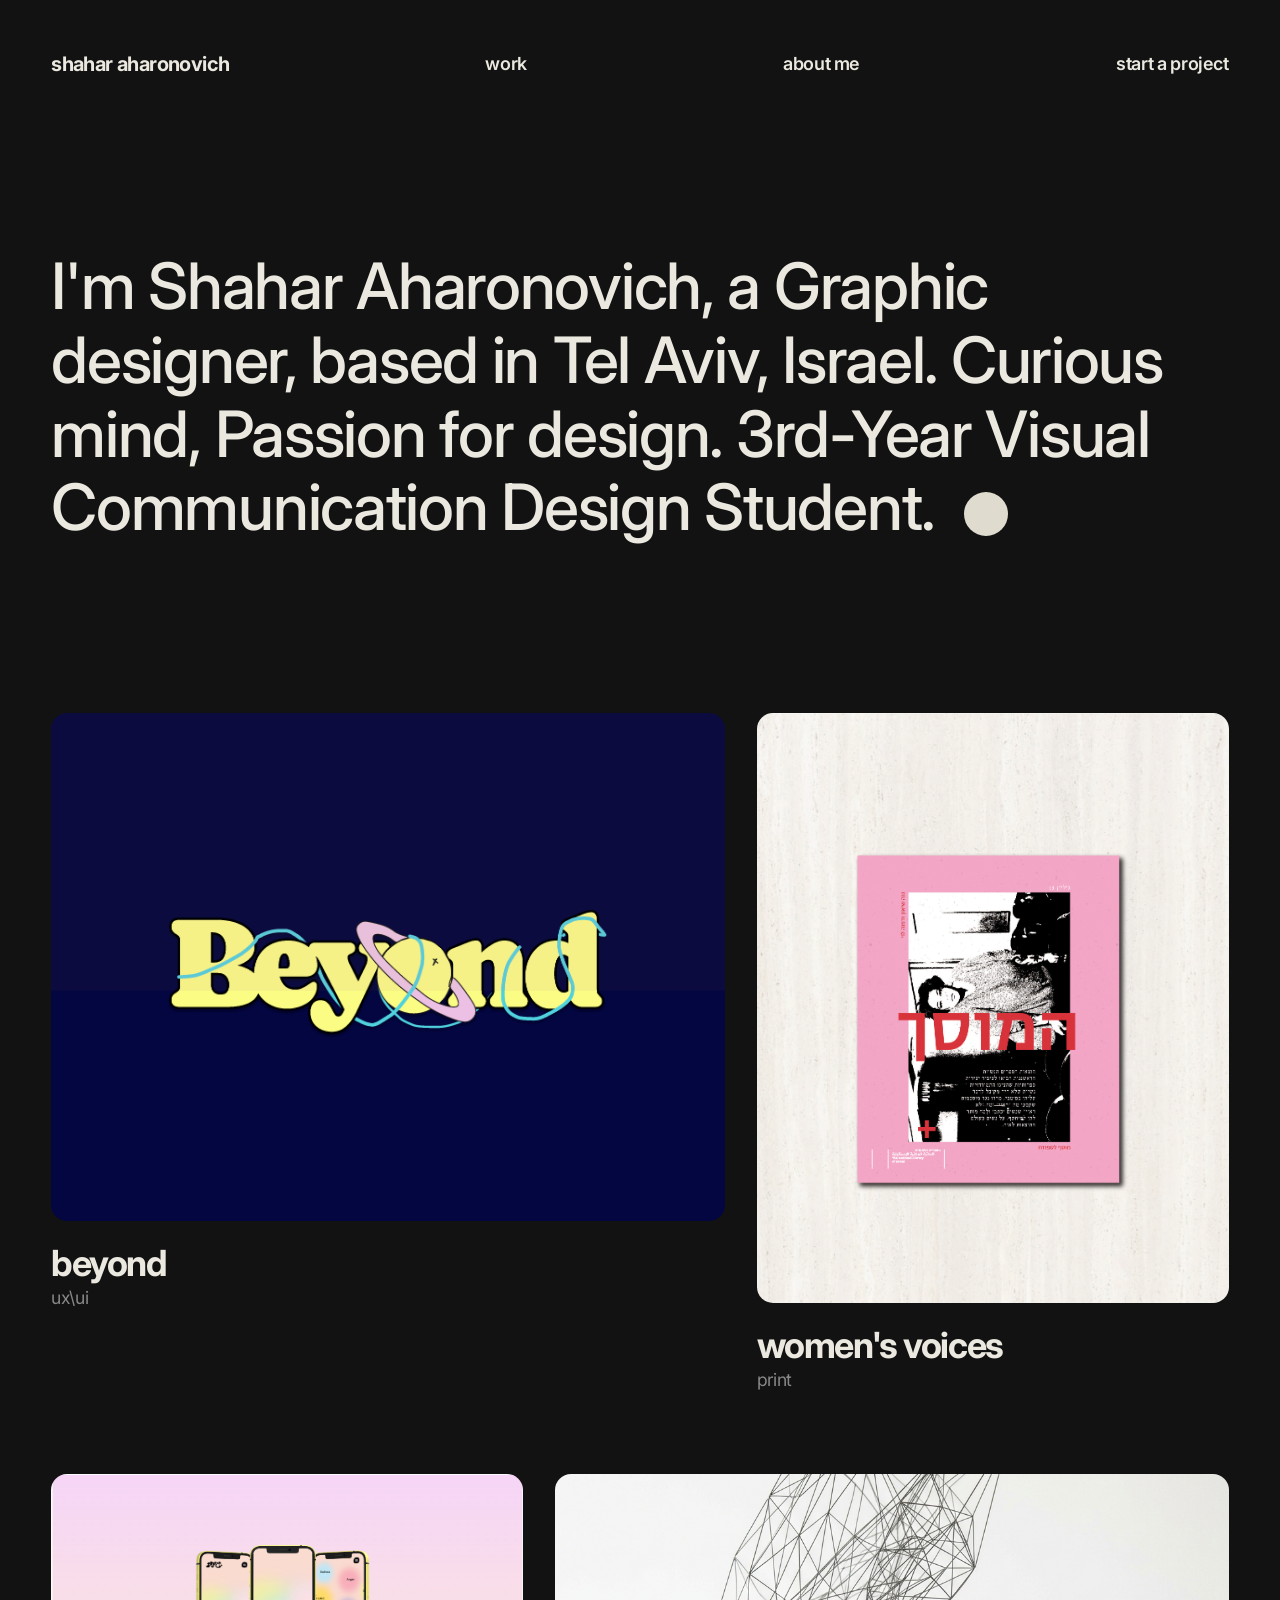
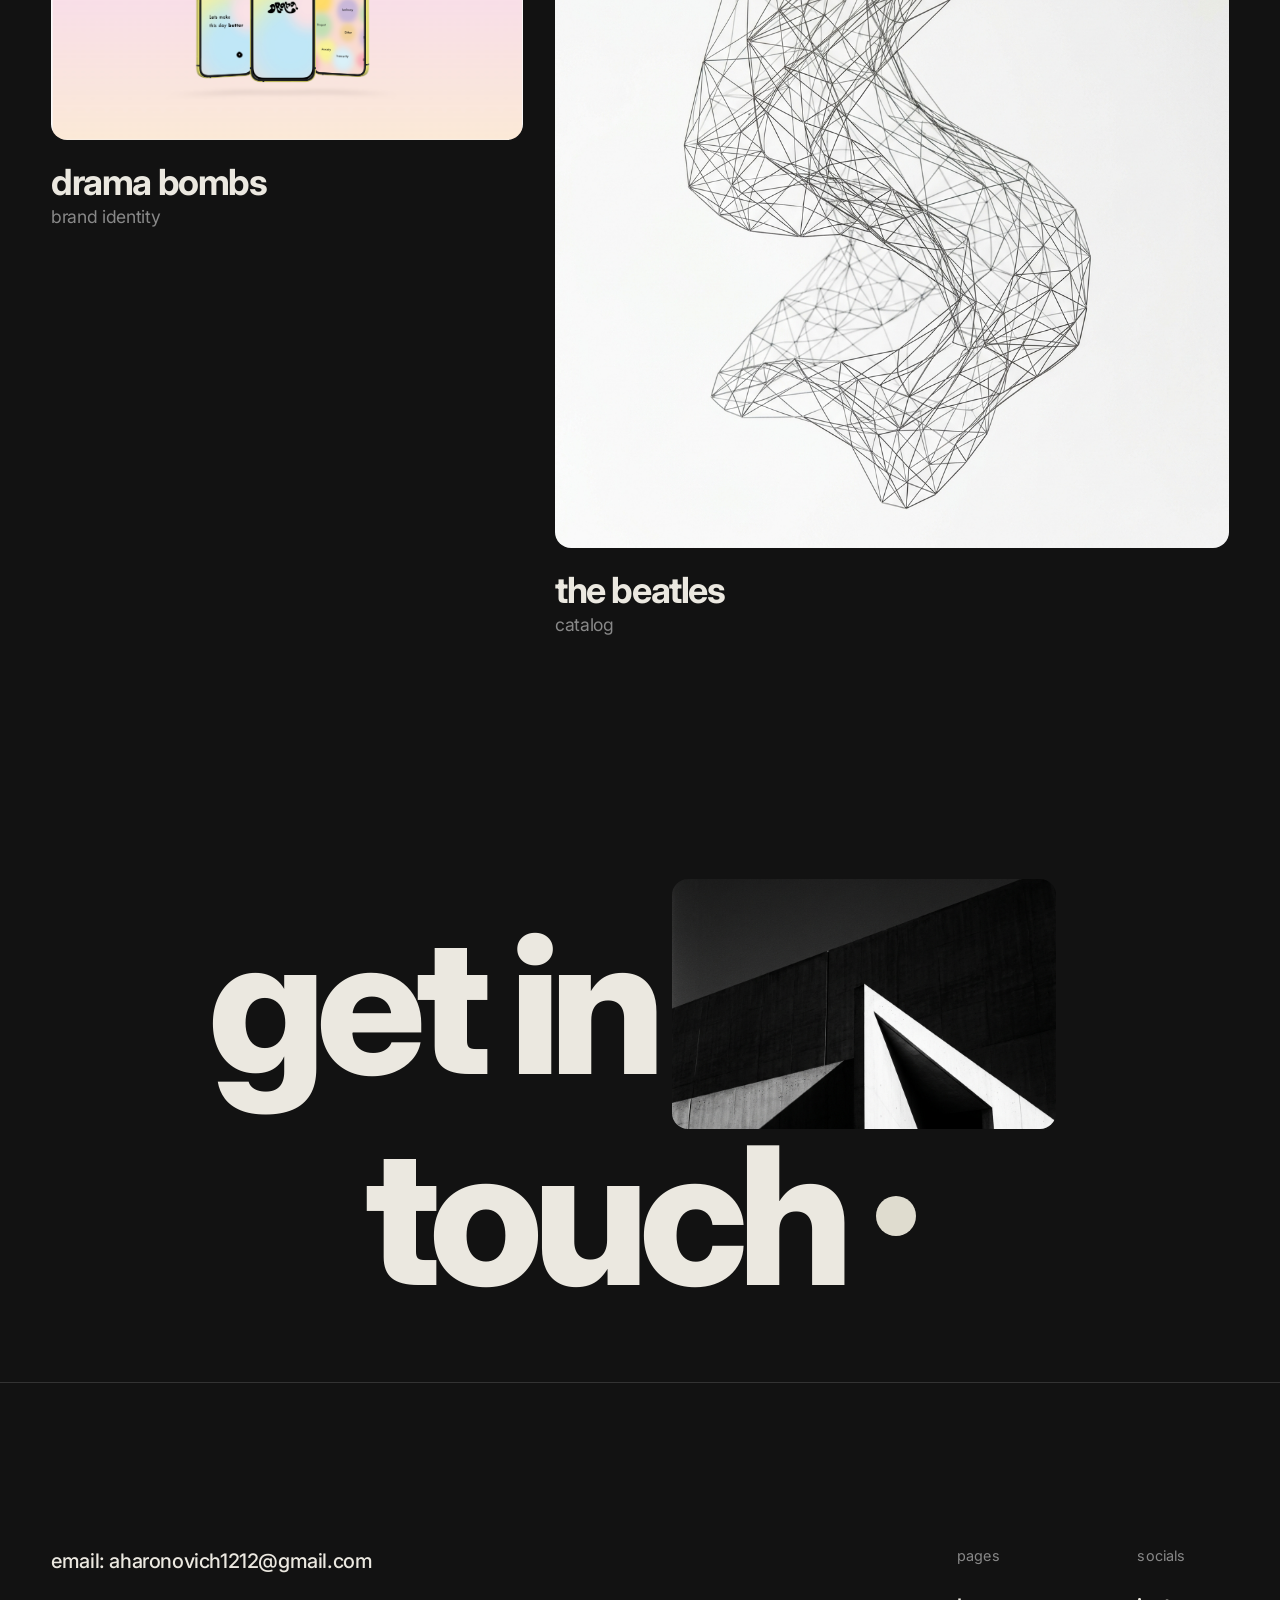
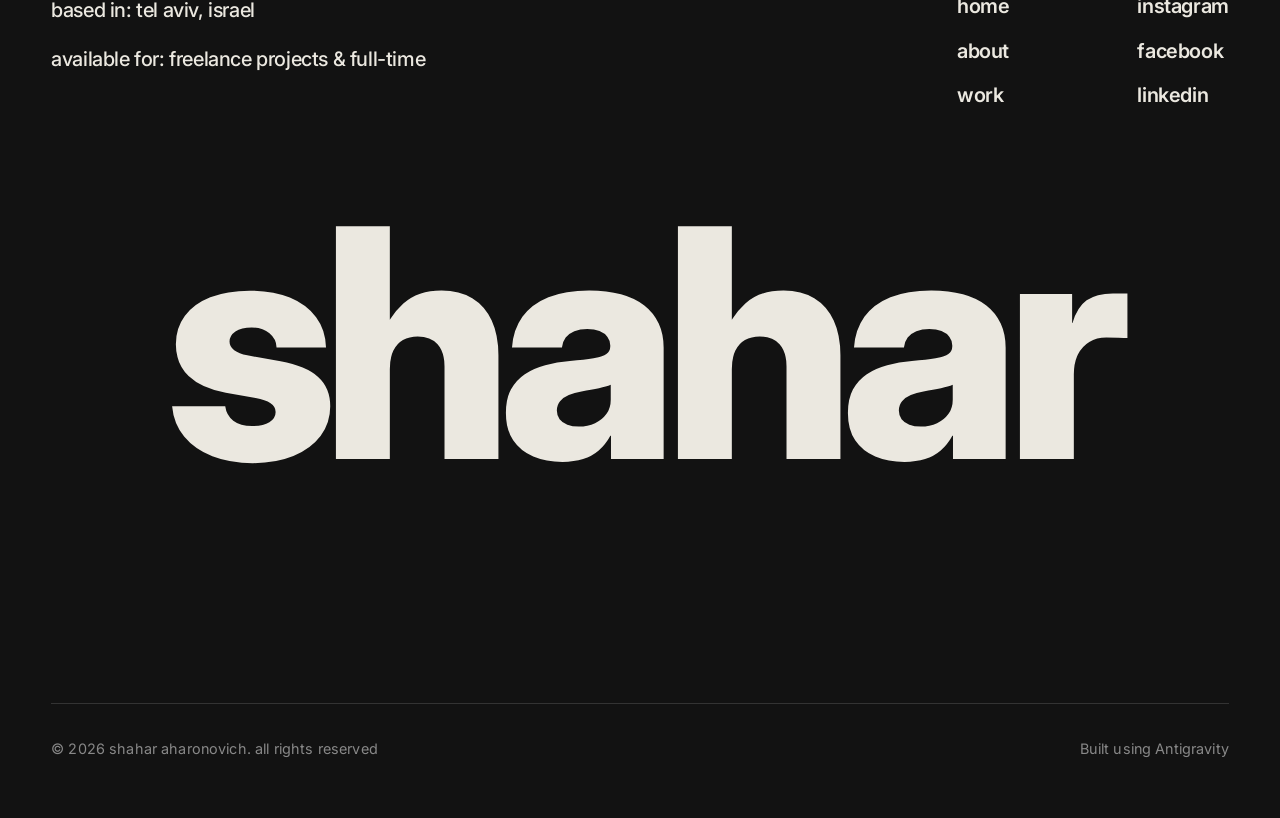
==== index.html @ e457cd3d "update 8.4 18:24" ====
<!DOCTYPE html>
<html lang="en">
<head>
    <meta charset="UTF-8">
    <meta name="viewport" content="width=device-width, initial-scale=1.0">
    <title>Shahar Aharonovich | Portfolio</title>
    <meta name="description" content="A clean, visually strong designer portfolio matching the bold Framer template layout.">
    <!-- Google Fonts: Inter -->
    <link rel="preconnect" href="https://fonts.googleapis.com">
    <link rel="preconnect" href="https://fonts.gstatic.com" crossorigin>
    <link href="https://fonts.googleapis.com/css2?family=Inter:wght@400;500;600;700;800;900&display=swap" rel="stylesheet">
    <!-- Stylesheet -->
    <link rel="stylesheet" href="style.css">
</head>
<body>

    <!-- Header Navigation -->
    <header class="site-header reveal">
        <div class="container header-inner-4col">
            <a href="index.html" class="nav-item-strong">shahar aharonovich</a>
            <a href="#work" class="nav-item">work</a>
            <a href="about.html" class="nav-item">about me</a>
            <a href="#contact" class="nav-item">start a project</a>
        </div>
    </header>

    <!-- Hero Paragraph Section -->
    <section class="hero-paragraph container reveal-seq">
        <h1 class="giant-intro">
            I'm Shahar Aharonovich, a Graphic designer, based in Tel Aviv, Israel. Curious mind, Passion for design. 3rd-Year Visual Communication Design Student.
            <div class="inline-circle"></div>
        </h1>
    </section>

    <!-- Featured Projects Grid -->
    <section id="work" class="work-section container reveal">
        <div class="projects-grid-asym">
            
            <!-- Project 1 (Wide Left) -->
            <article class="project-card span-7 reveal">
                <a href="project.html" class="project-link">
                    <div class="project-image-wrapper">
                        <img src="assets/images/beyond/thumb1.png" alt="Project 1 Thumbnail" loading="lazy">
                    </div>
                    <div class="project-info">
                        <h3 class="project-title">beyond</h3>
                        <span class="project-category">ux\ui</span>
                    </div>
                </a>
            </article>

            <!-- Project 2 (Narrow Right) -->
            <article class="project-card span-5 reveal">
                <a href="project-womens-voices.html" class="project-link">
                    <div class="project-image-wrapper">
                        <img src="assets/images/women&#39;s voices/thumb1.jpg" alt="Women's Voices Thumbnail" loading="lazy">
                    </div>
                    <div class="project-info">
                        <h3 class="project-title">women's voices</h3>
                        <span class="project-category">print</span>
                    </div>
                </a>
            </article>

            <!-- Project 3 (Narrow Left) -->
            <article class="project-card span-5 reveal">
                <a href="project-drama-bombs.html" class="project-link">
                    <div class="project-image-wrapper">
                        <img src="assets/images/drama bombs/thumb1.png" alt="Project 3 Thumbnail" loading="lazy">
                    </div>
                    <div class="project-info">
                        <h3 class="project-title">drama bombs</h3>
                        <span class="project-category">brand identity</span>
                    </div>
                </a>
            </article>

            <!-- Project 4 (Wide Right) -->
            <article class="project-card span-7 reveal">
                <a href="project-the-beatles.html" class="project-link">
                    <div class="project-image-wrapper">
                        <img src="assets/images/thumb4.png" alt="Project 4 Thumbnail" loading="lazy">
                    </div>
                    <div class="project-info">
                        <h3 class="project-title">the beatles</h3>
                        <span class="project-category">catalog</span>
                    </div>
                </a>
            </article>



        </div>
    </section>

    <!-- Get In Touch Section (Image 2) -->
    <section id="contact" class="get-in-touch container reveal">
        <div class="inline-callout">
            <span class="text-giant">get in</span>
            <div class="inline-image-wrapper">
                <img src="assets/images/hero.png" alt="Abstract">
            </div>
            <span class="text-giant">touch <div class="inline-circle-small"></div></span>
        </div>
    </section>

    <!-- Site Footer (Image 6) -->
    <footer class="site-footer container reveal">
        <div class="footer-grid">
            <div class="footer-info">
                <p>email: aharonovich1212@gmail.com</p>
                <p>based in: tel aviv, israel</p>
                <p>available for: freelance projects & full-time</p>
            </div>
            <div class="footer-links">
                <div class="link-col">
                    <p class="col-title">pages</p>
                    <a href="index.html">home</a>
                    <a href="about.html">about</a>
                    <a href="#work">work</a>
                </div>
                <div class="link-col">
                    <p class="col-title">socials</p>
                    <a href="https://www.instagram.com/shahar_aharonovich/" target="_blank" rel="noopener noreferrer">instagram</a>
                    <a href="https://www.facebook.com/shahar.aharonovich/" target="_blank" rel="noopener noreferrer">facebook</a>
                    <a href="https://www.linkedin.com/in/shahar-aharonovich-572699379/" target="_blank" rel="noopener noreferrer">linkedin</a>
                </div>
            </div>
        </div>
        
        <div class="giant-footer-name">shahar</div>
        
        <div class="footer-copyright">
            <p>&copy; 2026 shahar aharonovich. all rights reserved</p>
            <p>Built using Antigravity</p>
        </div>
    </footer>

    <!-- JavaScript -->
    <script src="script.js"></script>
</body>
</html>
---- style.css ----
/* =========================================
   VARIABLES & RESET
========================================= */
:root {
    --bg-color: #121212;
    --text-color: #EBE8E0;
    --text-muted: #888888;
    --border-color: #333333;
    --accent: #EBE8E0;
    
    --font-sans: 'Inter', sans-serif;
    
    --container-width: 1600px;
    --spacing-sm: 2rem;
    --spacing-md: 5rem;
    --spacing-lg: 10rem;
    
    --transition-slow: 0.8s cubic-bezier(0.16, 1, 0.3, 1);
    --transition-fast: 0.3s ease;
}

* { margin: 0; padding: 0; box-sizing: border-box; }
html { scroll-behavior: smooth; }

body {
    background-color: var(--bg-color);
    color: var(--text-color);
    font-family: var(--font-sans);
    font-size: 1.125rem;
    line-height: 1.6;
    -webkit-font-smoothing: antialiased;
    overflow-x: hidden;
}

img { max-width: 100%; height: auto; display: block; }
a { color: inherit; text-decoration: none; transition: opacity var(--transition-fast); }
a:hover { opacity: 0.7; }

.container { max-width: var(--container-width); margin: 0 auto; padding: 0 4%; }

p {
    line-height: 1.8;
    margin-bottom: 1.5rem;
    letter-spacing: 0.01em;
}

/* Typography */
h1, h2, h3, h4, h5, h6 {
    font-family: var(--font-sans);
    font-weight: 800;
    line-height: 1.0;
    letter-spacing: -0.04em;
    color: var(--text-color);
}

/* =========================================
   HEADER
========================================= */
.site-header { padding: 3rem 0; width: 100%; z-index: 100; transition: background-color var(--transition-fast); }
.header-inner-4col {
    display: flex; justify-content: space-between; align-items: center;
}
.nav-item-strong { font-weight: 700; font-size: 1.25rem; letter-spacing: -0.03em; }
.nav-item { font-weight: 600; font-size: 1.125rem; letter-spacing: -0.02em; }

/* =========================================
   GIANT HERO PARAGRAPH
========================================= */
.hero-paragraph { padding-top: var(--spacing-sm); padding-bottom: var(--spacing-md); min-height: 65vh; display: flex; align-items: center; }
.giant-intro {
    font-size: clamp(3rem, 5vw, 5.5rem);
    font-weight: 500;
    letter-spacing: -0.02em;
    line-height: 1.15;
    color: var(--text-color);
    position: relative;
    display: inline-block;
    max-width: 100%;
    text-wrap: balance;
}
.inline-circle {
    display: inline-block; width: clamp(2rem, 3.5vw, 2.75rem); height: clamp(2rem, 3.5vw, 2.75rem); background: #DFDCCF; border-radius: 50%; margin-left: 1rem; vertical-align: middle;
}

/* =========================================
   ABOUT PAGE PARAGRAPH
========================================= */
.about-paragraph { padding-top: var(--spacing-lg); padding-bottom: var(--spacing-sm); display: flex; flex-direction: column; justify-content: center; align-items: flex-start; text-align: left; gap: var(--spacing-md); }
.about-hero-media { width: 100%; overflow: hidden; margin-bottom: 2rem; }
.about-hero-media img { width: 100%; height: auto; max-height: 60vh; object-fit: cover; display: block; border-radius: 16px; }
.about-giant-text {
    font-size: clamp(2rem, 4.5vw, 4.5rem);
    font-weight: 500;
    letter-spacing: -0.02em;
    line-height: 1.25;
    color: var(--text-color);
    max-width: 100%;
    text-wrap: balance;
    margin: 0;
}

/* =========================================
   PROJECTS Asymmetric Grid
========================================= */
.work-section { padding-bottom: var(--spacing-lg); }
.projects-grid-asym {
    display: grid; grid-template-columns: repeat(12, 1fr); gap: 2rem; row-gap: 5rem; align-items: start;
}

/* Grid classes */
.span-5 { grid-column: span 5; }
.span-6 { grid-column: span 6; }
.span-7 { grid-column: span 7; }

/* In mobile, everything goes to full width */
@media (max-width: 900px) {
    .span-5, .span-6, .span-7 { grid-column: span 12; }
}

.project-image-wrapper {
    position: relative; overflow: hidden; background: #2a2a2a; margin-bottom: 1.5rem; border-radius: 16px;
}
.project-image-wrapper img {
    width: 100%; height: auto; object-fit: cover; transition: transform var(--transition-slow);
}
.project-card:hover .project-image-wrapper img { transform: scale(1.03); }

/* The 'see more' dark circle from Image 5 */
.see-more-circle {
    position: absolute; bottom: 20px; right: 20px; width: 100px; height: 100px; background: rgba(0,0,0,0.7); backdrop-filter: blur(8px); border-radius: 50%; display: flex; align-items: center; justify-content: center; color: #fff; font-size: 1rem; font-weight: 600; text-transform: lowercase; letter-spacing: -0.02em; opacity: 0; transform: translateY(10px); transition: all var(--transition-fast);
}
.project-card:hover .see-more-circle { opacity: 1; transform: translateY(0); }

/* The typography below images */
.project-info { display: flex; flex-direction: column; gap: 0.2rem; }
.project-title { font-size: 2.25rem; font-weight: 700; letter-spacing: -0.04em; text-transform: lowercase; }
.project-category { font-size: 1.1rem; color: var(--text-muted); font-weight: 400; text-transform: lowercase; letter-spacing: -0.02em; }

/* Emoji cursors (as requested previously) */
.project-card:nth-child(1) .project-link { cursor: url("data:image/svg+xml,%3Csvg xmlns='http://www.w3.org/2000/svg' width='32' height='32'%3E%3Ctext y='24' font-size='24'%3E🍌%3C/text%3E%3C/svg%3E"), pointer; }
.project-card:nth-child(2) .project-link { cursor: url("data:image/svg+xml,%3Csvg xmlns='http://www.w3.org/2000/svg' width='32' height='32'%3E%3Ctext y='24' font-size='24'%3E🌸%3C/text%3E%3C/svg%3E"), pointer; }
.project-card:nth-child(3) .project-link { cursor: url("data:image/svg+xml,%3Csvg xmlns='http://www.w3.org/2000/svg' width='32' height='32'%3E%3Ctext y='24' font-size='24'%3E🐝%3C/text%3E%3C/svg%3E"), pointer; }
.project-card:nth-child(4) .project-link { cursor: url("data:image/svg+xml,%3Csvg xmlns='http://www.w3.org/2000/svg' width='32' height='32'%3E%3Ctext y='24' font-size='24'%3E💿%3C/text%3E%3C/svg%3E"), pointer; }
.project-card:nth-child(5) .project-link { cursor: url("data:image/svg+xml,%3Csvg xmlns='http://www.w3.org/2000/svg' width='32' height='32'%3E%3Ctext y='24' font-size='24'%3E🎧%3C/text%3E%3C/svg%3E"), pointer; }
.project-card:nth-child(6) .project-link { cursor: url("data:image/svg+xml,%3Csvg xmlns='http://www.w3.org/2000/svg' width='32' height='32'%3E%3Ctext y='24' font-size='24'%3E🌈%3C/text%3E%3C/svg%3E"), pointer; }

/* =========================================
   GET IN TOUCH (INLINE BLOCK)
========================================= */
.get-in-touch { padding: var(--spacing-md) 0; display: flex; justify-content: center; overflow: hidden; }
.inline-callout { display: flex; align-items: center; justify-content: center; flex-wrap: wrap; text-align: center; }
.text-giant { font-size: clamp(5rem, 15vw, 15rem); font-weight: 800; letter-spacing: -0.05em; line-height: 0.9; position: relative; display: inline-flex; align-items: center; }
.inline-image-wrapper { width: clamp(200px, 30vw, 400px); height: clamp(150px, 20vw, 250px); overflow: hidden; border-radius: 16px; margin: 0 1rem; }
.inline-image-wrapper img { width: 100%; height: 100%; object-fit: cover; }

/* Adjustments for the text nodes so they hug the image better */
.inline-circle-small { width: 40px; height: 40px; background: #DFDCCF; border-radius: 50%; display: inline-block; margin-left: 2rem; }

/* =========================================
   SITE FOOTER (IMAGE 6)
========================================= */
.site-footer { padding: var(--spacing-lg) 4% 2rem; border-top: 1px solid var(--border-color); display: flex; flex-direction: column; gap: var(--spacing-md); overflow: hidden; }
.footer-grid { display: grid; grid-template-columns: 1fr 1fr; gap: 4rem; }
.footer-info p { font-size: 1.25rem; margin-bottom: 0.8rem; font-weight: 500; letter-spacing: -0.02em; color: var(--text-color); }
.footer-links { display: flex; justify-content: flex-end; gap: 8rem; }
.link-col { display: flex; flex-direction: column; gap: 0.8rem; }
.link-col .col-title { font-size: 0.9rem; color: var(--text-muted); text-transform: lowercase; margin-bottom: 0.5rem; }
.link-col a { font-size: 1.25rem; font-weight: 600; color: var(--text-color); letter-spacing: -0.02em; }

.giant-footer-name {
    font-size: clamp(6rem, 25vw, 30rem);
    font-weight: 800;
    line-height: 0.75;
    letter-spacing: -0.05em;
    text-align: center;
    color: var(--text-color);
    margin: var(--spacing-sm) 0 var(--spacing-lg);
}

.footer-copyright { display: flex; justify-content: space-between; font-size: 0.9rem; color: var(--text-muted); border-top: 1px solid var(--border-color); padding-top: 2rem; }

/* =========================================
   ANIMATIONS
========================================= */
.reveal, .reveal-seq > * { opacity: 0; transform: translateY(30px); transition: all 1s cubic-bezier(0.16, 1, 0.3, 1); }
.reveal.active, .reveal-seq.active > * { opacity: 1; transform: translateY(0); }
.reveal-seq > *:nth-child(1) { transition-delay: 0.1s; }
.reveal-seq > *:nth-child(2) { transition-delay: 0.2s; }
.reveal-seq > *:nth-child(3) { transition-delay: 0.3s; }

/* Responsive adjustments */
@media (max-width: 900px) {
    .header-inner-4col { flex-wrap: wrap; gap: 1rem; }
    .footer-grid { grid-template-columns: 1fr; }
    .footer-links { justify-content: flex-start; gap: 4rem; }
    .inline-image-wrapper { margin: 1rem 0; width: 100%; height: 300px; }
    .inline-circle-small { display: none; }
    .inline-callout { flex-direction: column; }
}

/* =========================================
   PROJECT PAGE CSS
========================================= */
.project-hero { padding-top: var(--spacing-sm); padding-bottom: var(--spacing-sm); }
.project-hero-header { margin-bottom: 2rem; }
.project-main-title { font-size: clamp(4rem, 10vw, 12rem); font-weight: 800; letter-spacing: -0.05em; line-height: 0.9; text-transform: lowercase; margin-bottom: 3rem; border-bottom: 1px solid var(--border-color); padding-bottom: 2rem; color: var(--text-color); }
.project-meta { display: grid; grid-template-columns: repeat(3, 1fr); gap: 2rem; margin-top: 2rem; }
.meta-item { display: flex; flex-direction: column; gap: 0.5rem; }
.meta-label { font-size: 0.9rem; color: var(--text-muted); text-transform: uppercase; letter-spacing: 0.05em; }
.meta-value { font-weight: 600; font-size: 1.1rem; }
.project-hero-media img { width: 100%; border-radius: 16px; margin-bottom: var(--spacing-md); }

.project-context { padding-top: var(--spacing-md); padding-bottom: var(--spacing-md); }
.context-single-col { display: flex; flex-direction: column; gap: 0.5rem; max-width: 95%; }
.context-label { font-size: 1.1rem; color: var(--text-muted); text-transform: lowercase; letter-spacing: 0.02em; font-weight: 500; }
.context-giant-text { font-size: clamp(2rem, 4vw, 3.5rem); font-weight: 600; line-height: 1.25; letter-spacing: -0.02em; text-transform: lowercase; color: var(--text-color); margin-bottom: 0; }

.project-gallery { display: flex; flex-direction: column; gap: var(--spacing-md); padding-bottom: var(--spacing-lg); }
.gallery-img img { width: 100%; border-radius: 16px; object-fit: cover; }
.gallery-grid { display: grid; grid-template-columns: 1fr 1fr; gap: 2rem; }
.gallery-grid-triple { display: grid; grid-template-columns: repeat(3, 1fr); gap: 2rem; }
.gallery-img.large-centered { width: 75%; margin: 0 auto; display: block; }

.project-footer { padding: var(--spacing-md) 0; border-top: 1px solid var(--border-color); text-align: center; }
.back-link { font-size: 1.5rem; font-weight: 600; text-transform: lowercase; letter-spacing: -0.02em; display: inline-flex; align-items: center; gap: 0.5rem; }
.back-link .arrow { font-size: 2rem; transition: transform var(--transition-fast); }
.back-link:hover .arrow { transform: translateX(-10px); }

.prototype-link-wrapper { text-align: center; padding: var(--spacing-md) 0 0 0; }
.prototype-link { font-size: 2rem; font-weight: 600; text-transform: lowercase; letter-spacing: -0.02em; display: inline-flex; align-items: center; gap: 0.5rem; text-decoration: underline; text-underline-offset: 8px; transition: opacity var(--transition-fast); }
.prototype-link:hover { opacity: 0.7; }

@media (max-width: 900px) {
    .project-meta { grid-template-columns: 1fr; gap: 1rem; }
    .context-grid { grid-template-columns: 1fr; gap: 2rem; }
    .gallery-grid { grid-template-columns: 1fr; }
    .gallery-grid-triple { grid-template-columns: 1fr; }
}
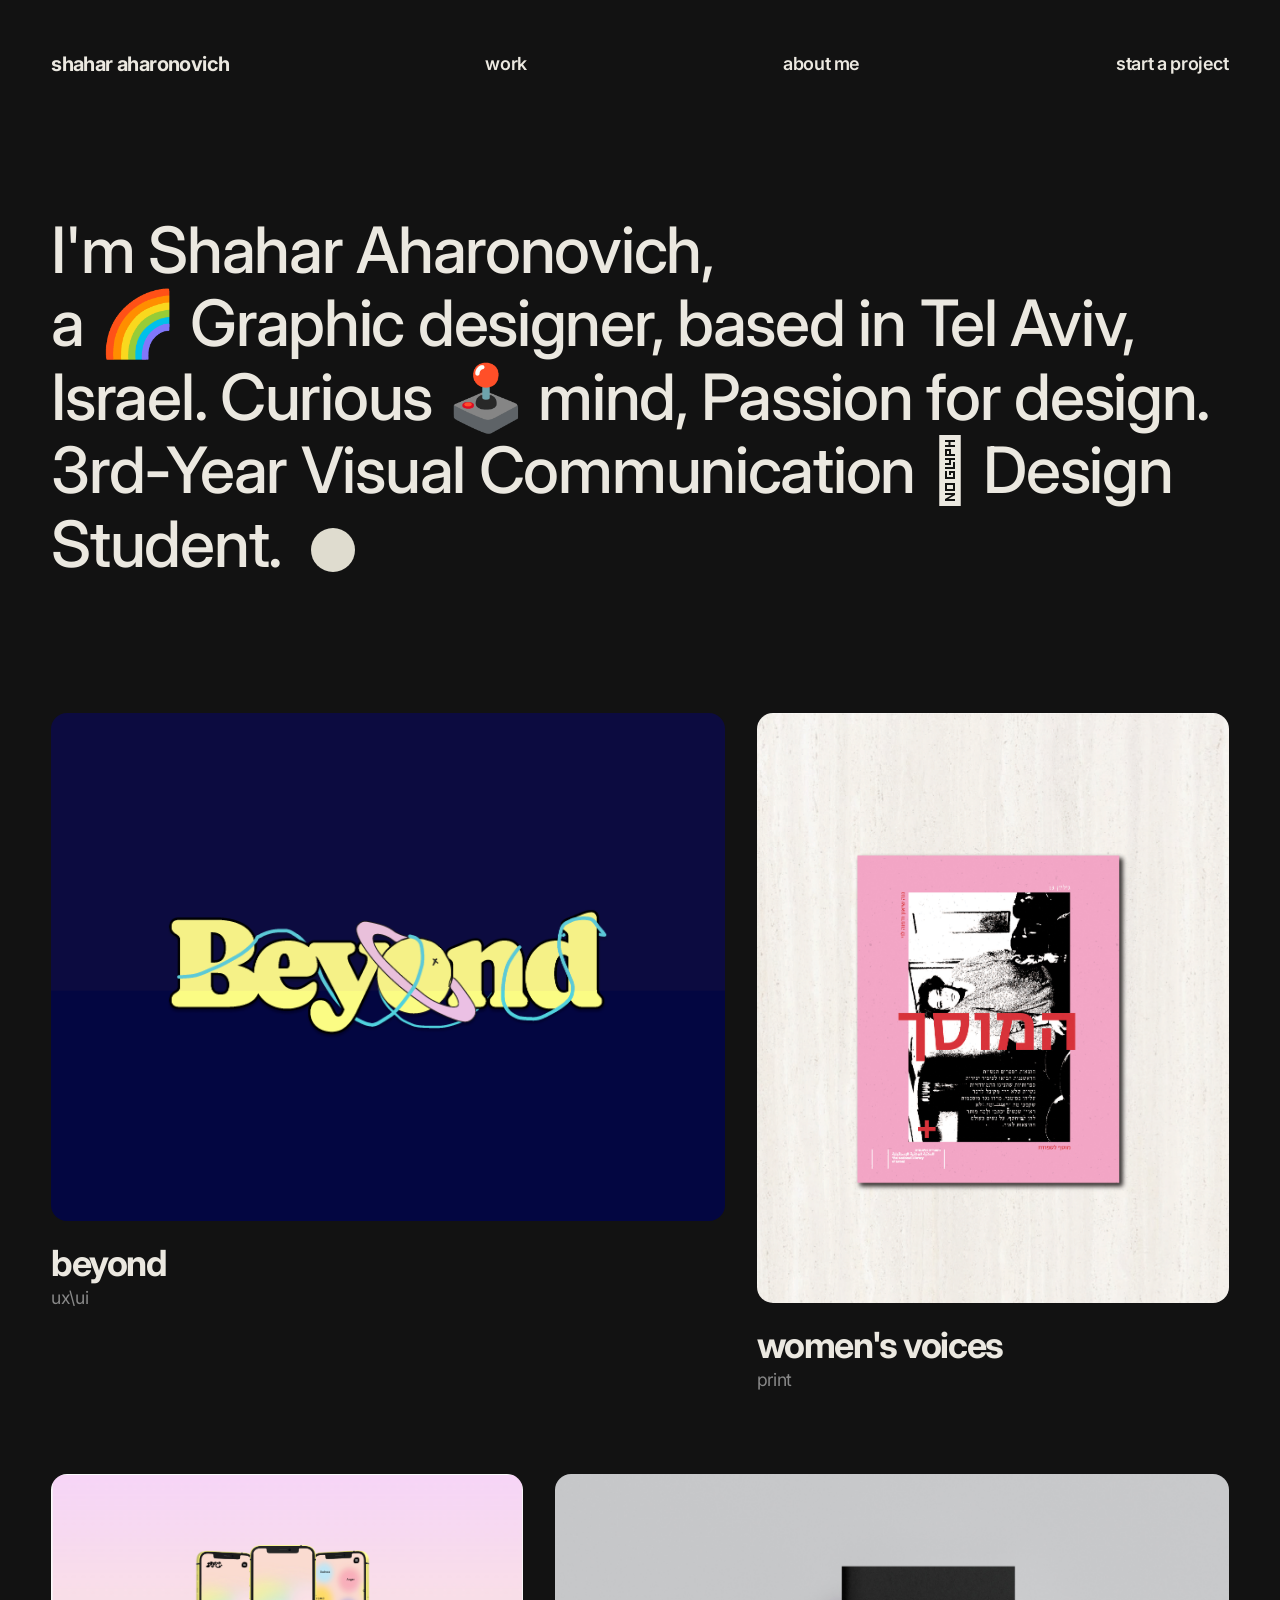
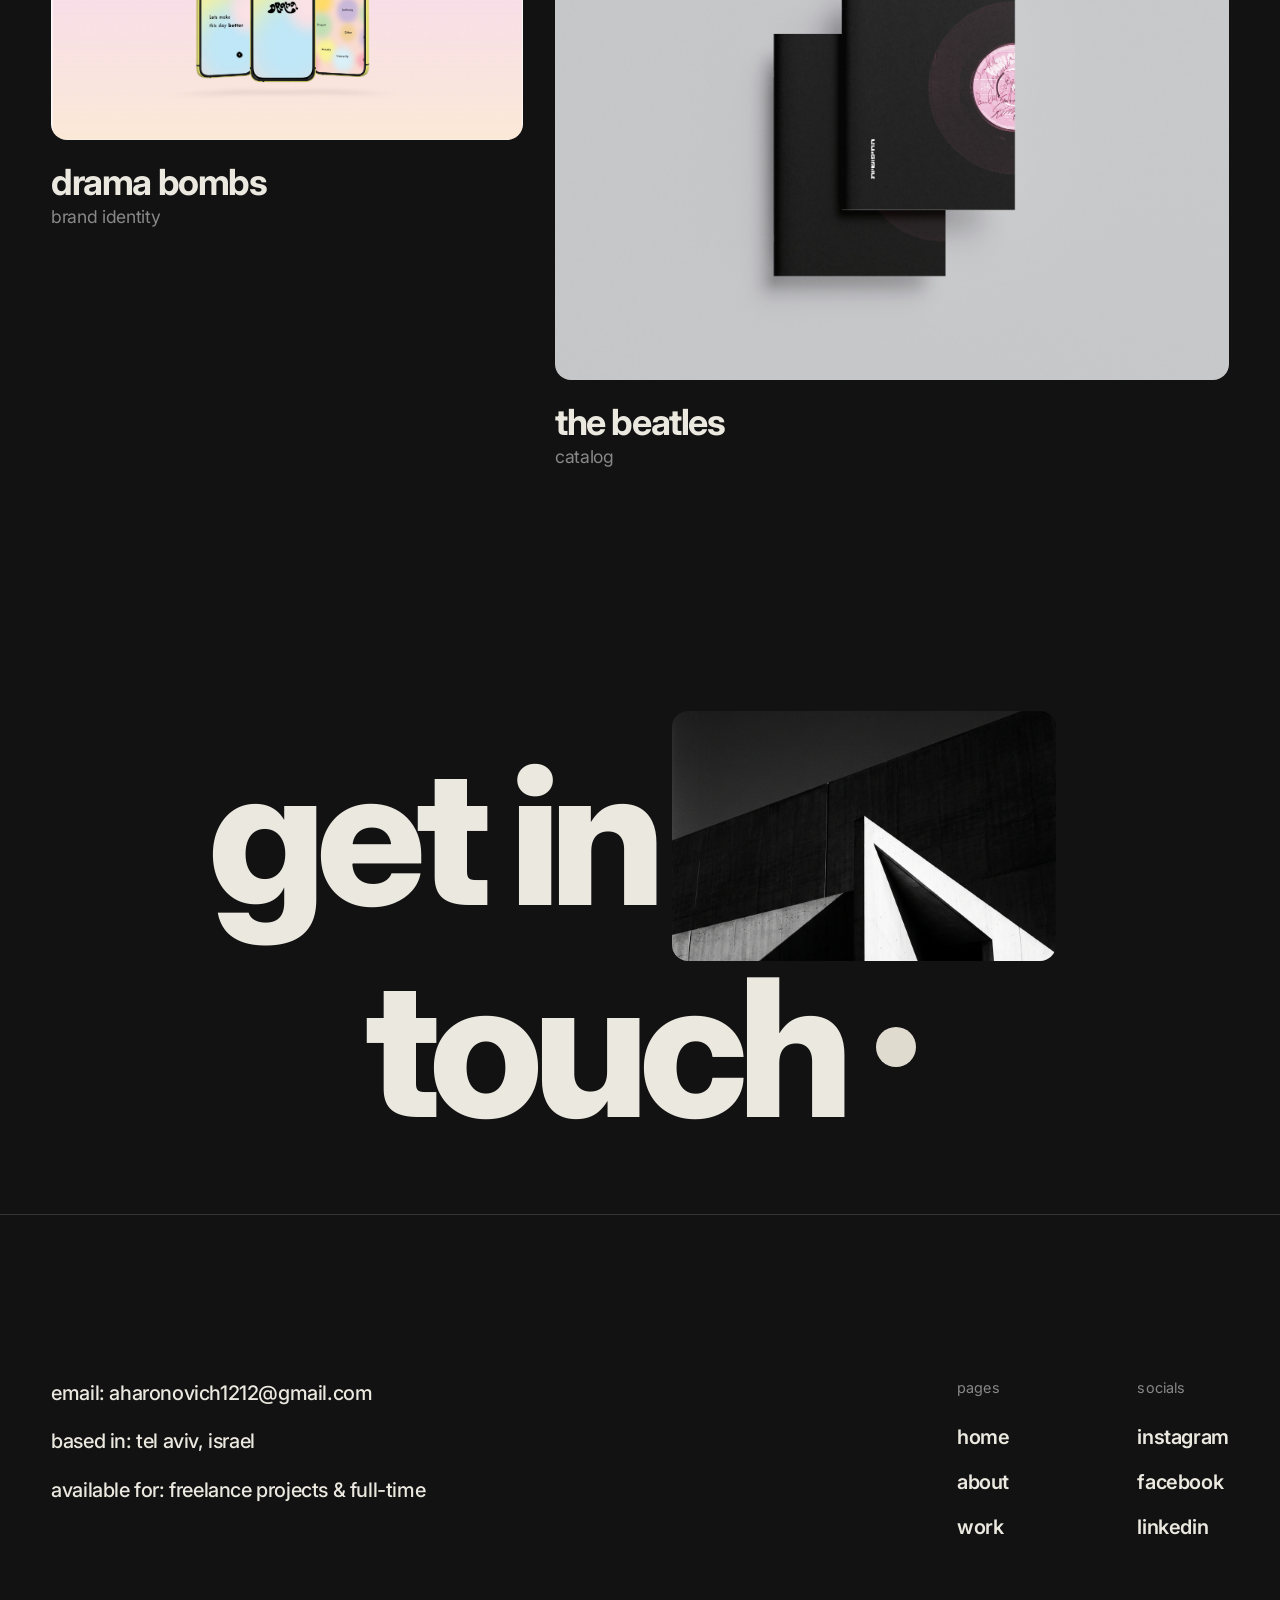
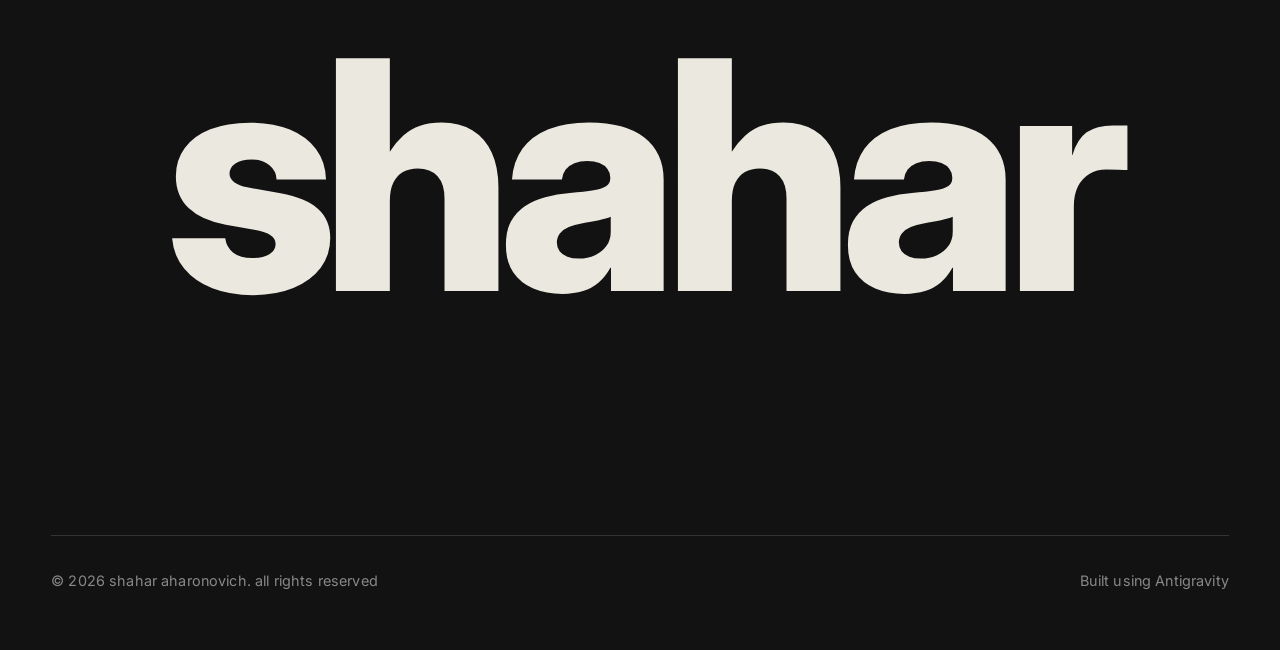
==== commit 8e1e62ab: "update new" ====
--- a/index.html
+++ b/index.html
@@ -27,7 +27,7 @@
     <!-- Hero Paragraph Section -->
     <section class="hero-paragraph container reveal-seq">
         <h1 class="giant-intro">
-            I'm Shahar Aharonovich, a Graphic designer, based in Tel Aviv, Israel. Curious mind, Passion for design. 3rd-Year Visual Communication Design Student.
+            I'm Shahar Aharonovich,<br>a 🌈 Graphic designer, based in Tel Aviv, Israel. Curious 🕹️ mind, Passion for design. 3rd-Year Visual Communication 🫆 Design Student.
             <div class="inline-circle"></div>
         </h1>
     </section>
@@ -79,7 +79,7 @@
             <article class="project-card span-7 reveal">
                 <a href="project-the-beatles.html" class="project-link">
                     <div class="project-image-wrapper">
-                        <img src="assets/images/thumb4.png" alt="Project 4 Thumbnail" loading="lazy">
+                        <img src="assets/images/the beatles/thumb1.jpg" alt="Project 4 Thumbnail" loading="lazy">
                     </div>
                     <div class="project-info">
                         <h3 class="project-title">the beatles</h3>
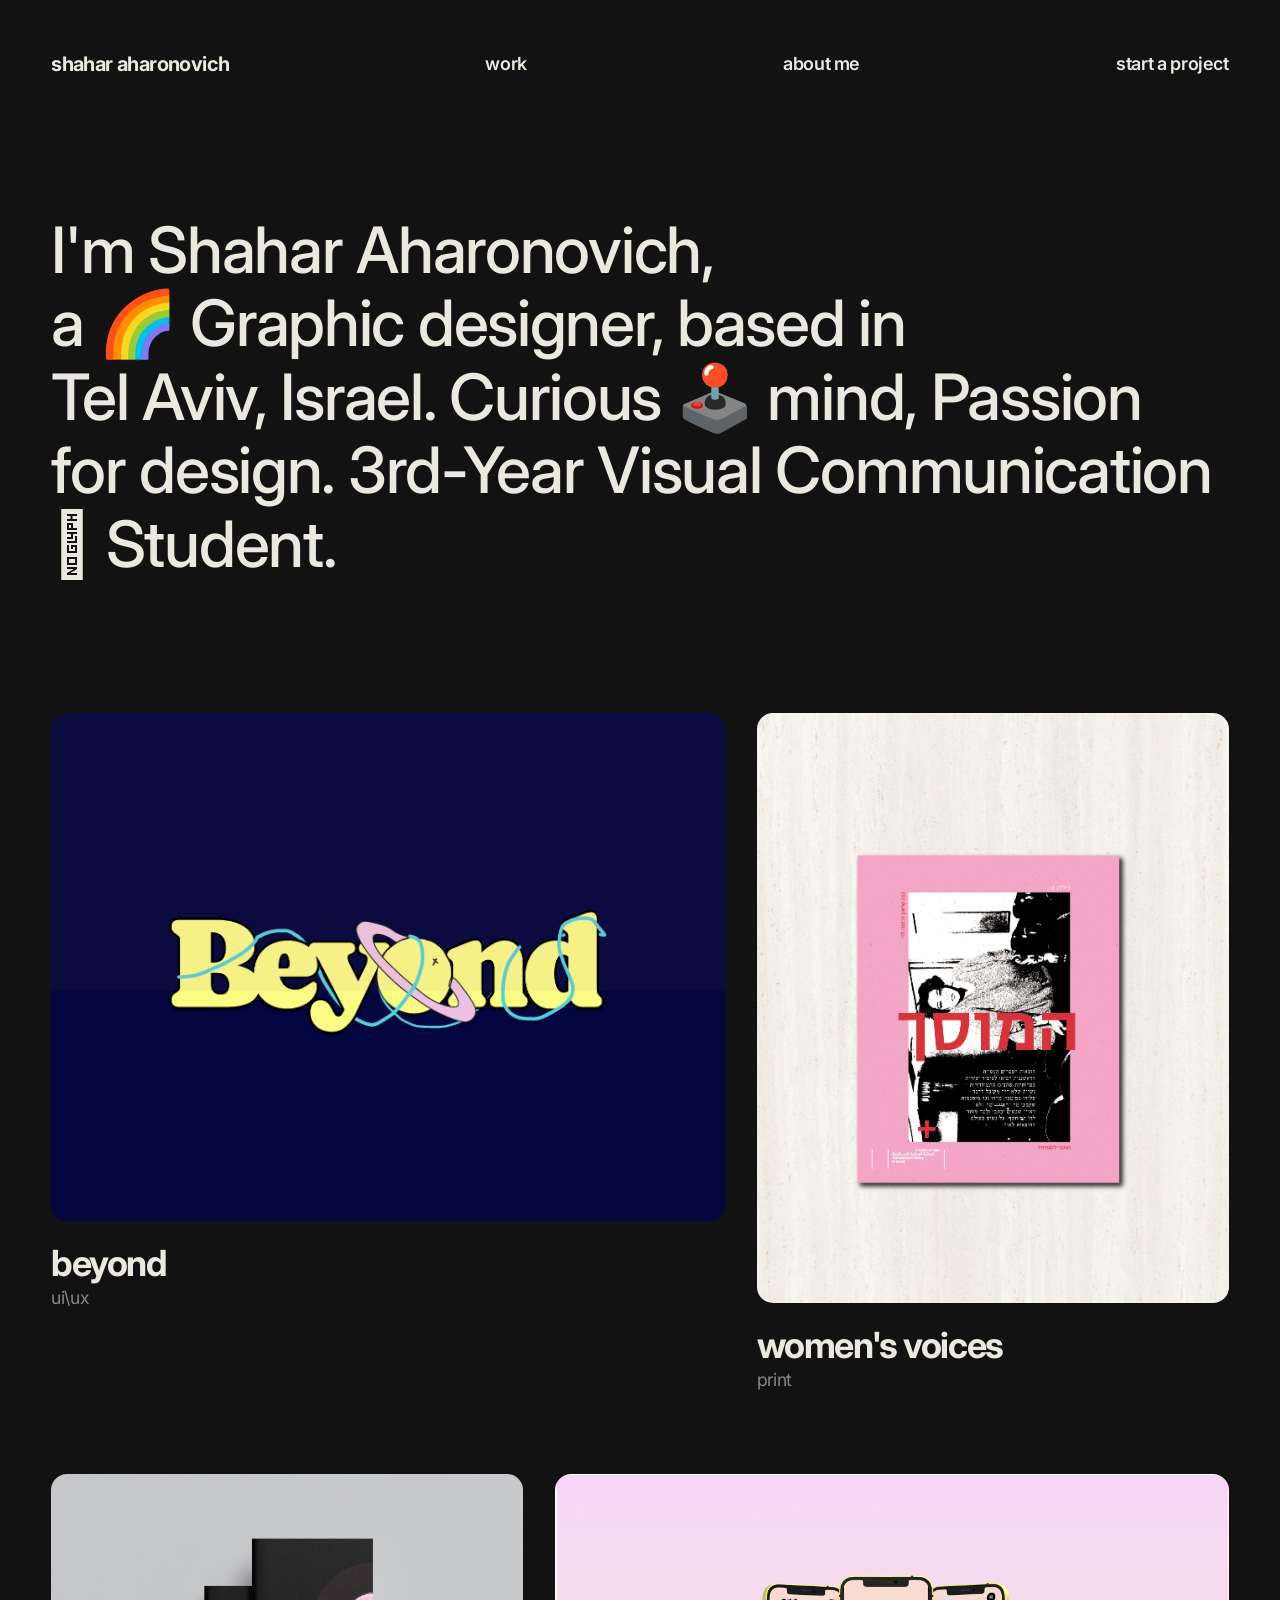
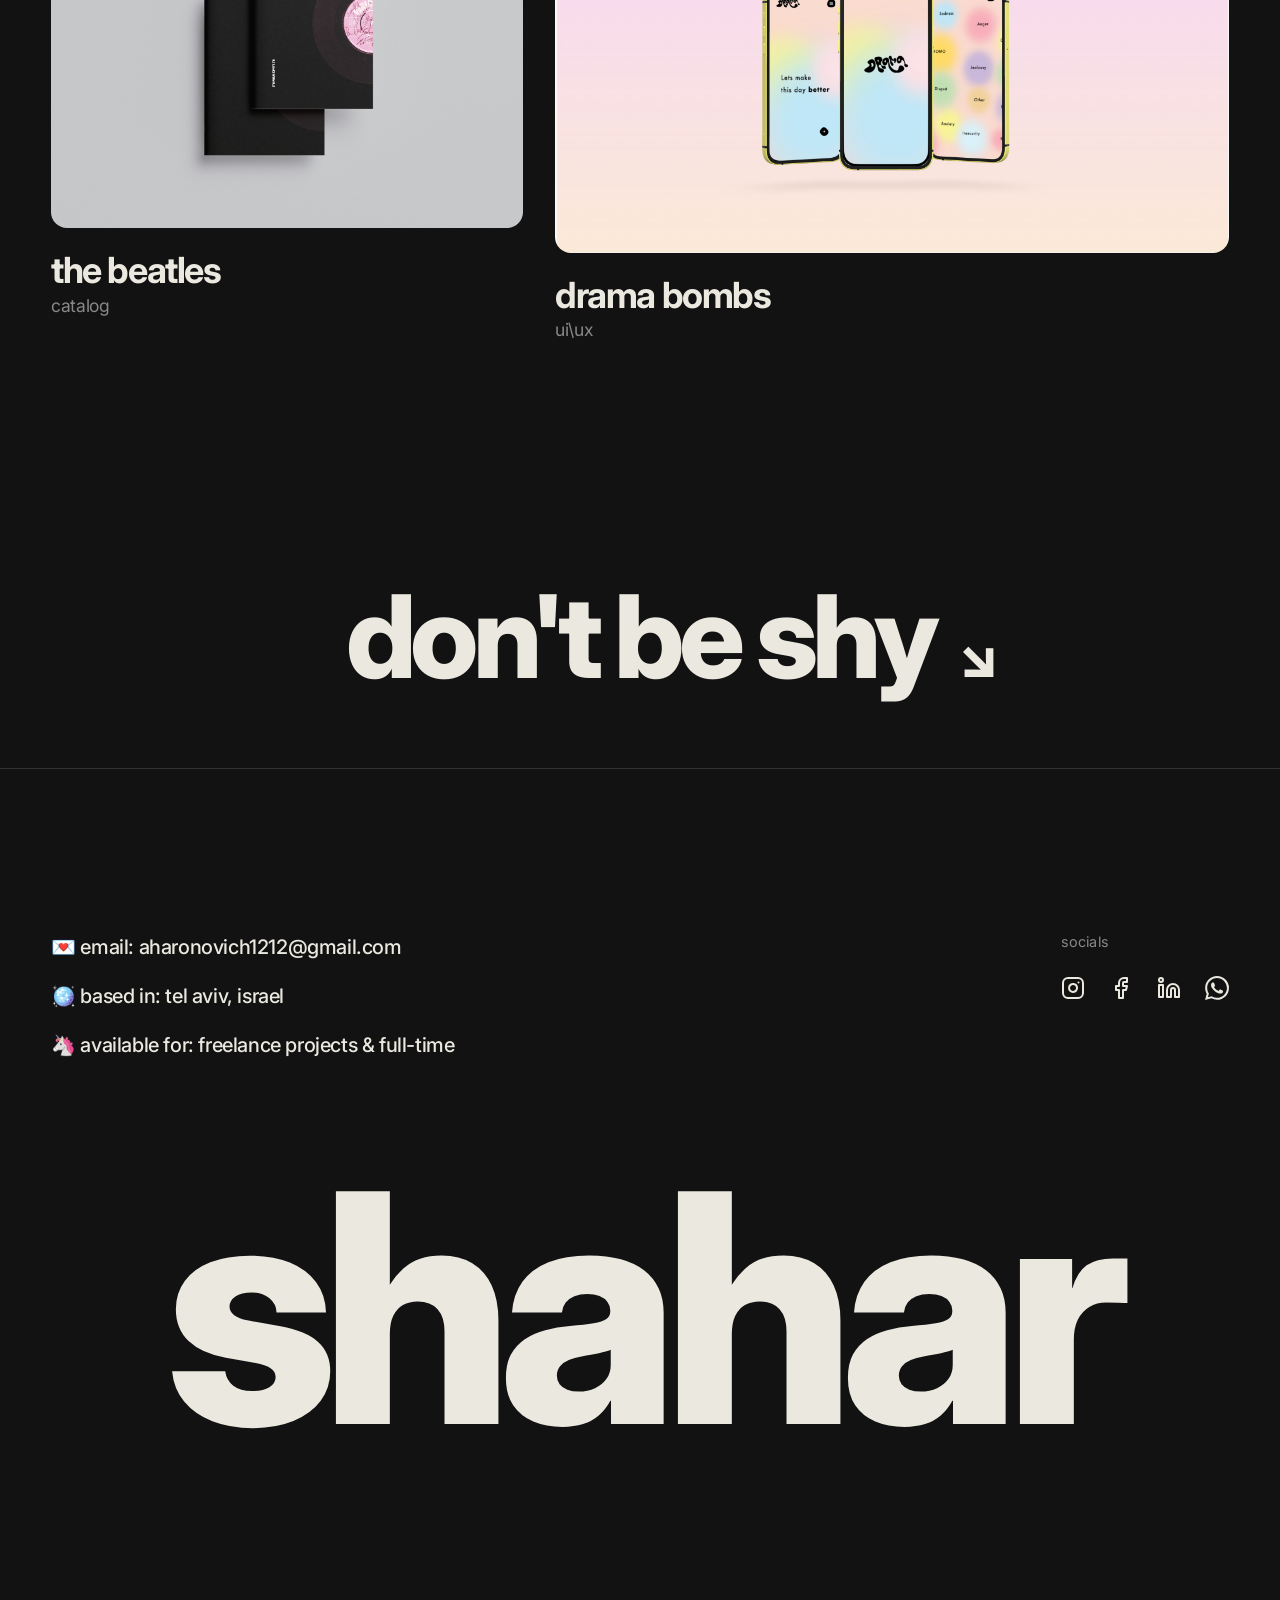
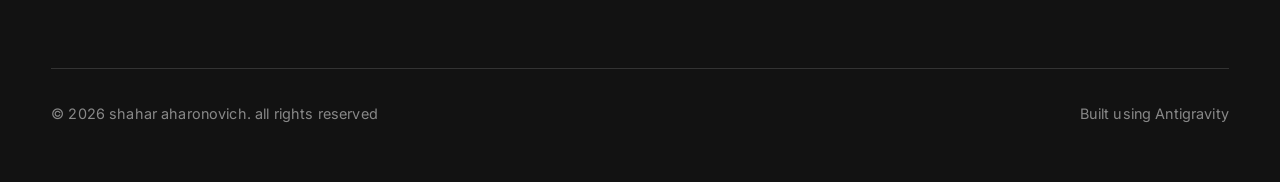
==== commit e168f294: "update 11.04 15:56" ====
--- a/index.html
+++ b/index.html
@@ -1,17 +1,21 @@
 <!DOCTYPE html>
 <html lang="en">
+
 <head>
     <meta charset="UTF-8">
     <meta name="viewport" content="width=device-width, initial-scale=1.0">
     <title>Shahar Aharonovich | Portfolio</title>
-    <meta name="description" content="A clean, visually strong designer portfolio matching the bold Framer template layout.">
+    <meta name="description"
+        content="Portfolio of Shahar Aharonovich, a graphic designer, photographer, and editor based in Tel Aviv.">
     <!-- Google Fonts: Inter -->
     <link rel="preconnect" href="https://fonts.googleapis.com">
     <link rel="preconnect" href="https://fonts.gstatic.com" crossorigin>
-    <link href="https://fonts.googleapis.com/css2?family=Inter:wght@400;500;600;700;800;900&display=swap" rel="stylesheet">
+    <link href="https://fonts.googleapis.com/css2?family=Inter:wght@400;500;600;700;800;900&display=swap"
+        rel="stylesheet">
     <!-- Stylesheet -->
     <link rel="stylesheet" href="style.css">
 </head>
+
 <body>
 
     <!-- Header Navigation -->
@@ -27,15 +31,15 @@
     <!-- Hero Paragraph Section -->
     <section class="hero-paragraph container reveal-seq">
         <h1 class="giant-intro">
-            I'm Shahar Aharonovich,<br>a 🌈 Graphic designer, based in Tel Aviv, Israel. Curious 🕹️ mind, Passion for design. 3rd-Year Visual Communication 🫆 Design Student.
-            <div class="inline-circle"></div>
+            I'm Shahar Aharonovich,<br>a 🌈 Graphic designer, based in <br>Tel Aviv, Israel. Curious 🕹️ mind, Passion for
+            design. 3rd-Year Visual Communication 🫆 Student.
         </h1>
     </section>
 
     <!-- Featured Projects Grid -->
     <section id="work" class="work-section container reveal">
         <div class="projects-grid-asym">
-            
+
             <!-- Project 1 (Wide Left) -->
             <article class="project-card span-7 reveal">
                 <a href="project.html" class="project-link">
@@ -44,7 +48,7 @@
                     </div>
                     <div class="project-info">
                         <h3 class="project-title">beyond</h3>
-                        <span class="project-category">ux\ui</span>
+                        <span class="project-category">ui\ux</span>
                     </div>
                 </a>
             </article>
@@ -53,7 +57,8 @@
             <article class="project-card span-5 reveal">
                 <a href="project-womens-voices.html" class="project-link">
                     <div class="project-image-wrapper">
-                        <img src="assets/images/women&#39;s voices/thumb1.jpg" alt="Women's Voices Thumbnail" loading="lazy">
+                        <img src="assets/images/women&#39;s voices/thumb1.jpg" alt="Women's Voices Thumbnail"
+                            loading="lazy">
                     </div>
                     <div class="project-info">
                         <h3 class="project-title">women's voices</h3>
@@ -64,26 +69,26 @@
 
             <!-- Project 3 (Narrow Left) -->
             <article class="project-card span-5 reveal">
-                <a href="project-drama-bombs.html" class="project-link">
+                <a href="project-the-beatles.html" class="project-link">
                     <div class="project-image-wrapper">
-                        <img src="assets/images/drama bombs/thumb1.png" alt="Project 3 Thumbnail" loading="lazy">
+                        <img src="assets/images/the beatles/thumb1.jpg" alt="Project 3 Thumbnail" loading="lazy">
                     </div>
                     <div class="project-info">
-                        <h3 class="project-title">drama bombs</h3>
-                        <span class="project-category">brand identity</span>
+                        <h3 class="project-title">the beatles</h3>
+                        <span class="project-category">catalog</span>
                     </div>
                 </a>
             </article>
 
             <!-- Project 4 (Wide Right) -->
             <article class="project-card span-7 reveal">
-                <a href="project-the-beatles.html" class="project-link">
+                <a href="project-drama-bombs.html" class="project-link">
                     <div class="project-image-wrapper">
-                        <img src="assets/images/the beatles/thumb1.jpg" alt="Project 4 Thumbnail" loading="lazy">
+                        <img src="assets/images/drama bombs/thumb1.png" alt="Project 4 Thumbnail" loading="lazy">
                     </div>
                     <div class="project-info">
-                        <h3 class="project-title">the beatles</h3>
-                        <span class="project-category">catalog</span>
+                        <h3 class="project-title">drama bombs</h3>
+                        <span class="project-category">ui\ux</span>
                     </div>
                 </a>
             </article>
@@ -96,11 +101,7 @@
     <!-- Get In Touch Section (Image 2) -->
     <section id="contact" class="get-in-touch container reveal">
         <div class="inline-callout">
-            <span class="text-giant">get in</span>
-            <div class="inline-image-wrapper">
-                <img src="assets/images/hero.png" alt="Abstract">
-            </div>
-            <span class="text-giant">touch <div class="inline-circle-small"></div></span>
+            <span class="text-giant">don't be shy <span style="font-size: 0.5em; position: absolute; left: 100%; bottom: 0.1em; margin-left: 1.5rem;">↘️</span></span>
         </div>
     </section>
 
@@ -108,28 +109,33 @@
     <footer class="site-footer container reveal">
         <div class="footer-grid">
             <div class="footer-info">
-                <p>email: aharonovich1212@gmail.com</p>
-                <p>based in: tel aviv, israel</p>
-                <p>available for: freelance projects & full-time</p>
+                <p>💌 email: aharonovich1212@gmail.com</p>
+                <p>🪩 based in: tel aviv, israel</p>
+                <p>🦄 available for: freelance projects & full-time</p>
             </div>
             <div class="footer-links">
                 <div class="link-col">
-                    <p class="col-title">pages</p>
-                    <a href="index.html">home</a>
-                    <a href="about.html">about</a>
-                    <a href="#work">work</a>
-                </div>
-                <div class="link-col">
                     <p class="col-title">socials</p>
-                    <a href="https://www.instagram.com/shahar_aharonovich/" target="_blank" rel="noopener noreferrer">instagram</a>
-                    <a href="https://www.facebook.com/shahar.aharonovich/" target="_blank" rel="noopener noreferrer">facebook</a>
-                    <a href="https://www.linkedin.com/in/shahar-aharonovich-572699379/" target="_blank" rel="noopener noreferrer">linkedin</a>
+                    <div class="social-icons-row" style="display: flex; gap: 1.5rem; align-items: center; flex-wrap: wrap;">
+                        <a href="https://www.instagram.com/shahar_aharonovich/" target="_blank" rel="noopener noreferrer" aria-label="Instagram">
+                            <svg width="24" height="24" viewBox="0 0 24 24" fill="none" stroke="currentColor" stroke-width="2" stroke-linecap="round" stroke-linejoin="round"><rect x="2" y="2" width="20" height="20" rx="5" ry="5"></rect><path d="M16 11.37A4 4 0 1 1 12.63 8 4 4 0 0 1 16 11.37z"></path><line x1="17.5" y1="6.5" x2="17.51" y2="6.5"></line></svg>
+                        </a>
+                        <a href="https://www.facebook.com/shahar.aharonovich/" target="_blank" rel="noopener noreferrer" aria-label="Facebook">
+                            <svg width="24" height="24" viewBox="0 0 24 24" fill="none" stroke="currentColor" stroke-width="2" stroke-linecap="round" stroke-linejoin="round"><path d="M18 2h-3a5 5 0 0 0-5 5v3H7v4h3v8h4v-8h3l1-4h-4V7a1 1 0 0 1 1-1h3z"></path></svg>
+                        </a>
+                        <a href="https://www.linkedin.com/in/shahar-aharonovich-572699379/" target="_blank" rel="noopener noreferrer" aria-label="LinkedIn">
+                            <svg width="24" height="24" viewBox="0 0 24 24" fill="none" stroke="currentColor" stroke-width="2" stroke-linecap="round" stroke-linejoin="round"><path d="M16 8a6 6 0 0 1 6 6v7h-4v-7a2 2 0 0 0-2-2 2 2 0 0 0-2 2v7h-4v-7a6 6 0 0 1 6-6z"></path><rect x="2" y="9" width="4" height="12"></rect><circle cx="4" cy="4" r="2"></circle></svg>
+                        </a>
+                        <a href="https://wa.me/" target="_blank" rel="noopener noreferrer" aria-label="WhatsApp">
+                            <svg width="24" height="24" viewBox="0 0 24 24" fill="currentColor" xmlns="http://www.w3.org/2000/svg"><path d="M17.472 14.382c-.297-.149-1.758-.867-2.03-.967-.273-.099-.471-.148-.67.15-.197.297-.767.966-.94 1.164-.173.199-.347.223-.644.075-.297-.15-1.255-.463-2.39-1.475-.888-.788-1.487-1.761-1.66-2.059-.173-.297-.018-.458.13-.606.134-.133.298-.347.446-.52.149-.174.198-.298.298-.497.099-.198.05-.371-.025-.52-.075-.149-.669-1.612-.916-2.207-.242-.579-.487-.5-.669-.51a12.8 12.8 0 00-.57-.01c-.198 0-.52.074-.792.372-.272.297-1.04 1.016-1.04 2.479 0 1.462 1.065 2.875 1.213 3.074.149.198 2.096 3.2 5.077 4.487.709.306 1.262.489 1.694.625.712.227 1.36.195 1.871.118.571-.085 1.758-.719 2.006-1.413.248-.694.248-1.289.173-1.413-.074-.124-.272-.198-.57-.347m-5.421 7.403h-.004a9.87 9.87 0 01-5.031-1.378l-.361-.214-3.741.982.998-3.648-.235-.374a9.86 9.86 0 01-1.51-5.26c.001-5.45 4.436-9.884 9.888-9.884 2.64 0 5.122 1.03 6.988 2.898a9.825 9.825 0 012.893 6.994c-.003 5.45-4.437 9.884-9.885 9.884m8.413-18.297A11.815 11.815 0 0012.05 0C5.495 0 .16 5.335.157 11.892c0 2.096.547 4.142 1.588 5.945L.057 24l6.305-1.654a11.882 11.882 0 005.683 1.448h.005c6.554 0 11.89-5.335 11.893-11.893a11.821 11.821 0 00-3.48-8.413z"/></svg>
+                        </a>
+                    </div>
                 </div>
             </div>
         </div>
-        
+
         <div class="giant-footer-name">shahar</div>
-        
+
         <div class="footer-copyright">
             <p>&copy; 2026 shahar aharonovich. all rights reserved</p>
             <p>Built using Antigravity</p>
@@ -139,4 +145,5 @@
     <!-- JavaScript -->
     <script src="script.js"></script>
 </body>
-</html>
+
+</html>
--- a/style.css
+++ b/style.css
@@ -30,6 +30,7 @@
     line-height: 1.6;
     -webkit-font-smoothing: antialiased;
     overflow-x: hidden;
+    cursor: url("data:image/svg+xml,%3Csvg xmlns='http://www.w3.org/2000/svg' width='12' height='12'%3E%3Ccircle cx='6' cy='6' r='5.5' fill='white'/%3E%3C/svg%3E") 6 6, auto;
 }
 
 img { max-width: 100%; height: auto; display: block; }
@@ -139,18 +140,24 @@
 /* Emoji cursors (as requested previously) */
 .project-card:nth-child(1) .project-link { cursor: url("data:image/svg+xml,%3Csvg xmlns='http://www.w3.org/2000/svg' width='32' height='32'%3E%3Ctext y='24' font-size='24'%3E🍌%3C/text%3E%3C/svg%3E"), pointer; }
 .project-card:nth-child(2) .project-link { cursor: url("data:image/svg+xml,%3Csvg xmlns='http://www.w3.org/2000/svg' width='32' height='32'%3E%3Ctext y='24' font-size='24'%3E🌸%3C/text%3E%3C/svg%3E"), pointer; }
-.project-card:nth-child(3) .project-link { cursor: url("data:image/svg+xml,%3Csvg xmlns='http://www.w3.org/2000/svg' width='32' height='32'%3E%3Ctext y='24' font-size='24'%3E🐝%3C/text%3E%3C/svg%3E"), pointer; }
-.project-card:nth-child(4) .project-link { cursor: url("data:image/svg+xml,%3Csvg xmlns='http://www.w3.org/2000/svg' width='32' height='32'%3E%3Ctext y='24' font-size='24'%3E💿%3C/text%3E%3C/svg%3E"), pointer; }
+.project-card:nth-child(3) .project-link { cursor: url("data:image/svg+xml,%3Csvg xmlns='http://www.w3.org/2000/svg' width='32' height='32'%3E%3Ctext y='24' font-size='24'%3E💿%3C/text%3E%3C/svg%3E"), pointer; }
+.project-card:nth-child(4) .project-link { cursor: url("data:image/svg+xml,%3Csvg xmlns='http://www.w3.org/2000/svg' width='32' height='32'%3E%3Ctext y='24' font-size='24'%3E🛀🏼%3C/text%3E%3C/svg%3E"), pointer; }
 .project-card:nth-child(5) .project-link { cursor: url("data:image/svg+xml,%3Csvg xmlns='http://www.w3.org/2000/svg' width='32' height='32'%3E%3Ctext y='24' font-size='24'%3E🎧%3C/text%3E%3C/svg%3E"), pointer; }
 .project-card:nth-child(6) .project-link { cursor: url("data:image/svg+xml,%3Csvg xmlns='http://www.w3.org/2000/svg' width='32' height='32'%3E%3Ctext y='24' font-size='24'%3E🌈%3C/text%3E%3C/svg%3E"), pointer; }
 
+/* Custom cursors for project pages */
+body.cursor-beyond, body.cursor-beyond a, body.cursor-beyond button { cursor: url("data:image/svg+xml,%3Csvg xmlns='http://www.w3.org/2000/svg' width='32' height='32'%3E%3Ctext y='24' font-size='24'%3E🍌%3C/text%3E%3C/svg%3E"), auto; }
+body.cursor-womens-voices, body.cursor-womens-voices a, body.cursor-womens-voices button { cursor: url("data:image/svg+xml,%3Csvg xmlns='http://www.w3.org/2000/svg' width='32' height='32'%3E%3Ctext y='24' font-size='24'%3E🌸%3C/text%3E%3C/svg%3E"), auto; }
+body.cursor-the-beatles, body.cursor-the-beatles a, body.cursor-the-beatles button { cursor: url("data:image/svg+xml,%3Csvg xmlns='http://www.w3.org/2000/svg' width='32' height='32'%3E%3Ctext y='24' font-size='24'%3E💿%3C/text%3E%3C/svg%3E"), auto; }
+body.cursor-drama-bombs, body.cursor-drama-bombs a, body.cursor-drama-bombs button { cursor: url("data:image/svg+xml,%3Csvg xmlns='http://www.w3.org/2000/svg' width='32' height='32'%3E%3Ctext y='24' font-size='24'%3E🛀🏼%3C/text%3E%3C/svg%3E"), auto; }
+
 /* =========================================
    GET IN TOUCH (INLINE BLOCK)
 ========================================= */
 .get-in-touch { padding: var(--spacing-md) 0; display: flex; justify-content: center; overflow: hidden; }
-.inline-callout { display: flex; align-items: center; justify-content: center; flex-wrap: wrap; text-align: center; }
-.text-giant { font-size: clamp(5rem, 15vw, 15rem); font-weight: 800; letter-spacing: -0.05em; line-height: 0.9; position: relative; display: inline-flex; align-items: center; }
-.inline-image-wrapper { width: clamp(200px, 30vw, 400px); height: clamp(150px, 20vw, 250px); overflow: hidden; border-radius: 16px; margin: 0 1rem; }
+.inline-callout { display: flex; flex-direction: column; align-items: center; justify-content: center; width: 100%; box-sizing: border-box; gap: 2.5rem; }
+.text-giant { font-size: clamp(3rem, 9vw, 11rem); font-weight: 800; letter-spacing: -0.05em; line-height: 0.9; position: relative; display: inline-flex; align-items: center; white-space: nowrap; z-index: 10; }
+.inline-image-wrapper { height: clamp(4rem, 12vw, 15rem); aspect-ratio: 1 / 1; overflow: hidden; border-radius: 16px; margin: 0 clamp(1rem, 3vw, 3rem); position: relative; z-index: 1; }
 .inline-image-wrapper img { width: 100%; height: 100%; object-fit: cover; }
 
 /* Adjustments for the text nodes so they hug the image better */
@@ -236,3 +243,24 @@
     .gallery-grid { grid-template-columns: 1fr; }
     .gallery-grid-triple { grid-template-columns: 1fr; }
 }
+
+/* =========================================
+   SPHERE ANIMATION
+========================================= */
+.sphere-wrapper {
+    width: 100%;
+    display: flex;
+    justify-content: center;
+    align-items: center;
+    padding: 2rem 0;
+    margin-top: 1rem;
+    position: relative;
+    z-index: 5;
+}
+
+#interactive-sphere {
+    width: 100%;
+    max-width: 400px;
+    aspect-ratio: 1 / 1;
+    background: transparent;
+}
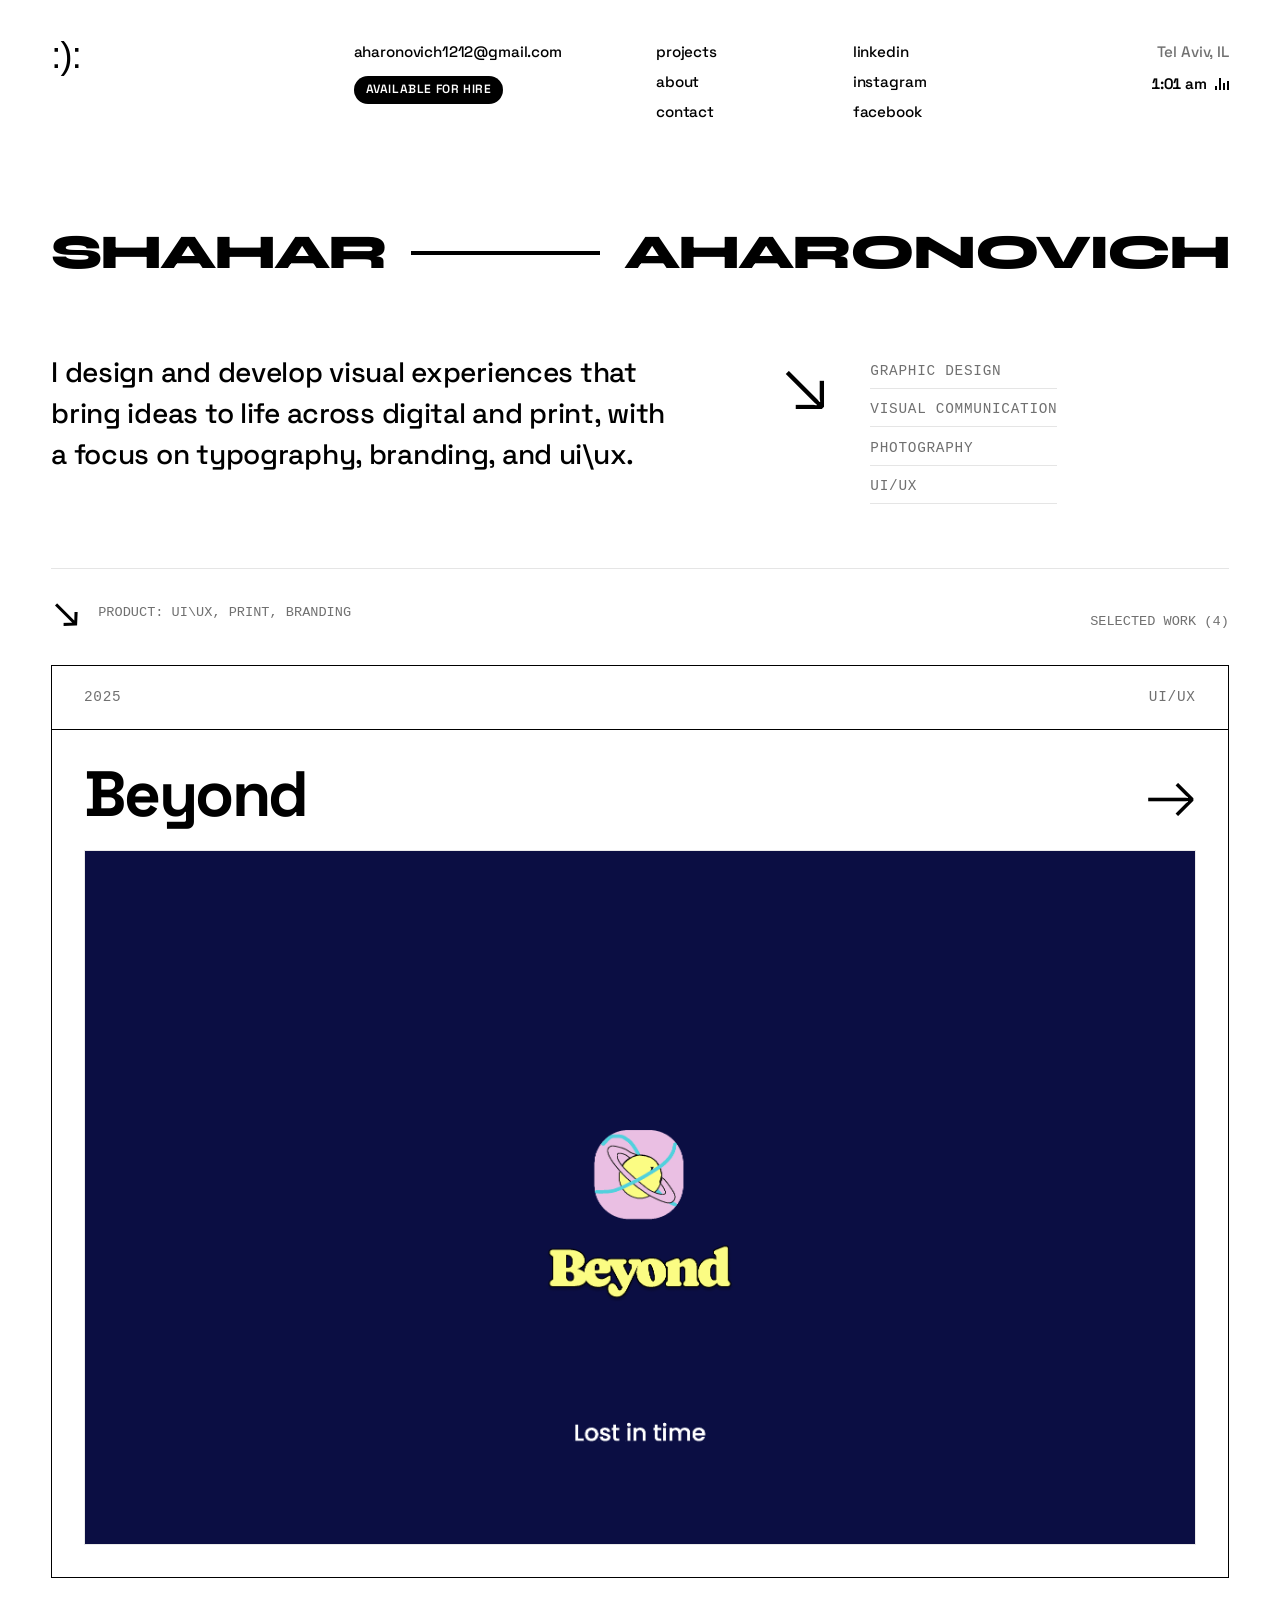
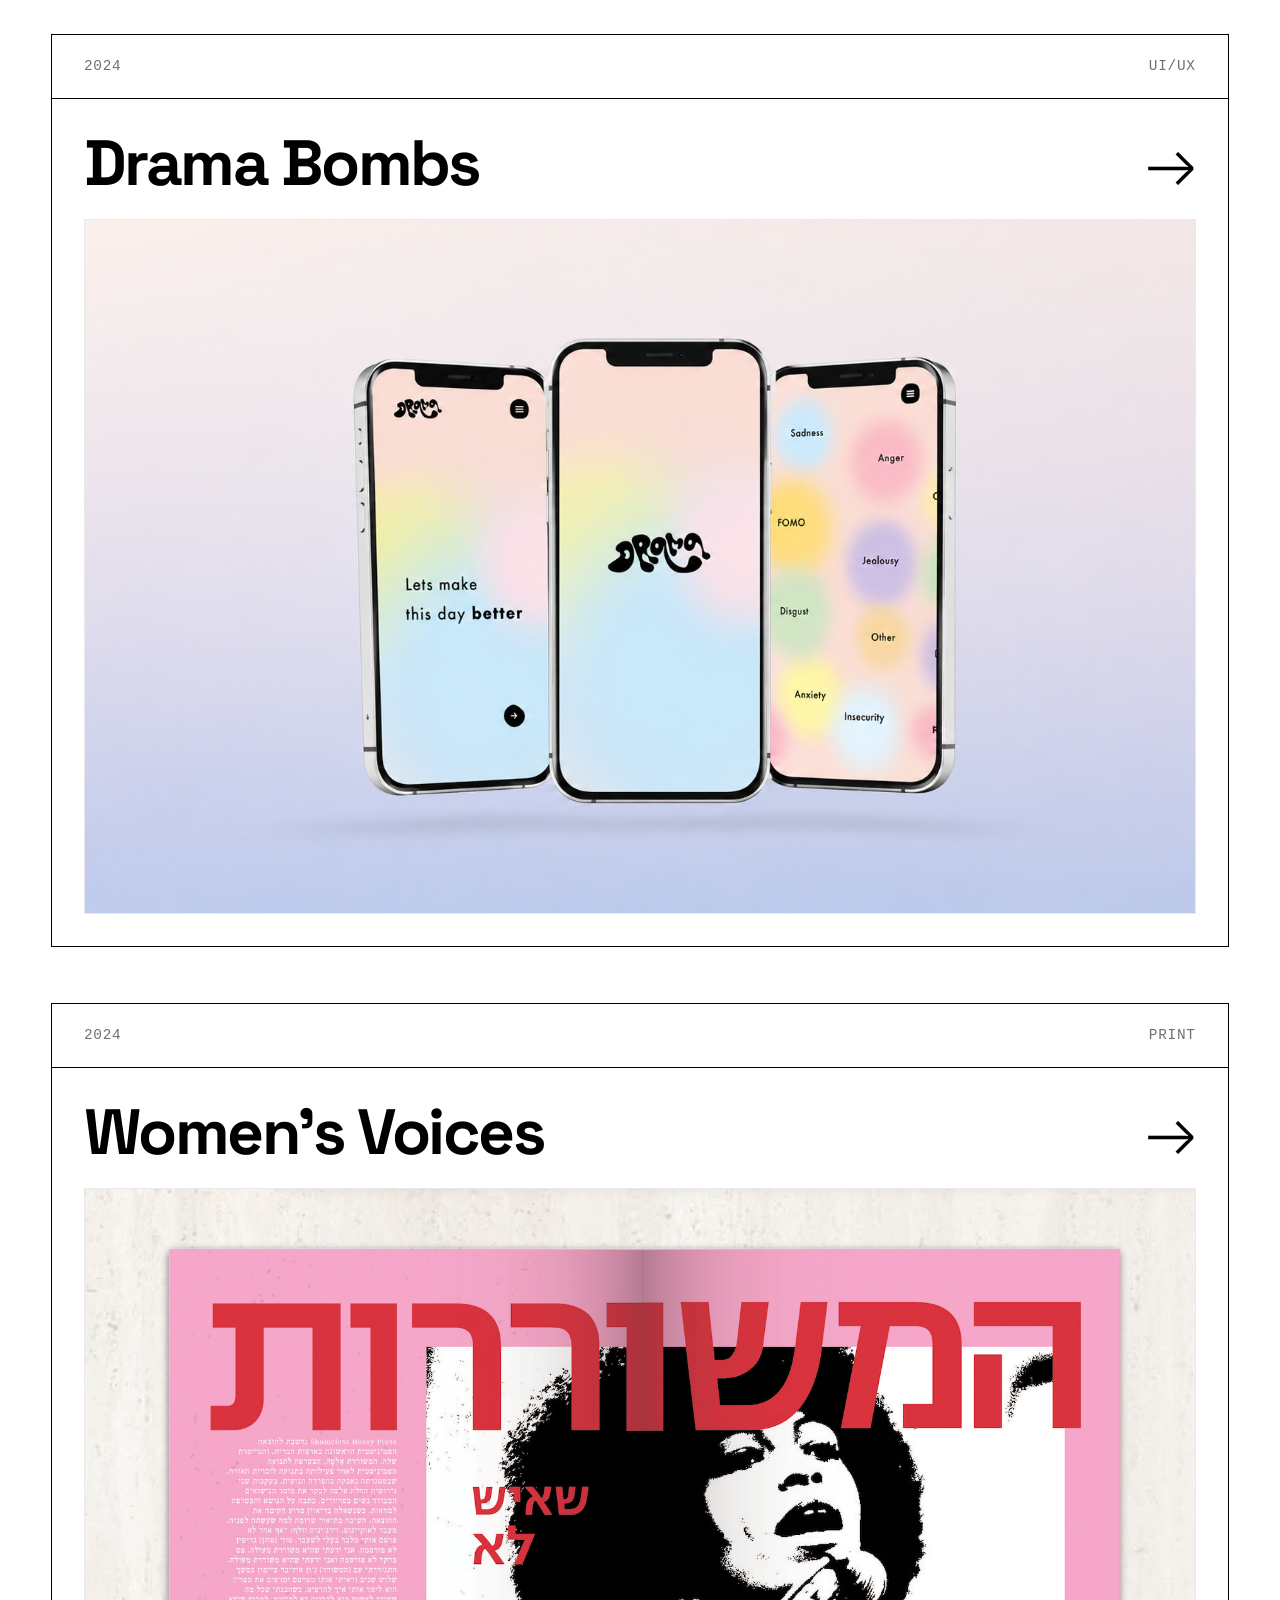
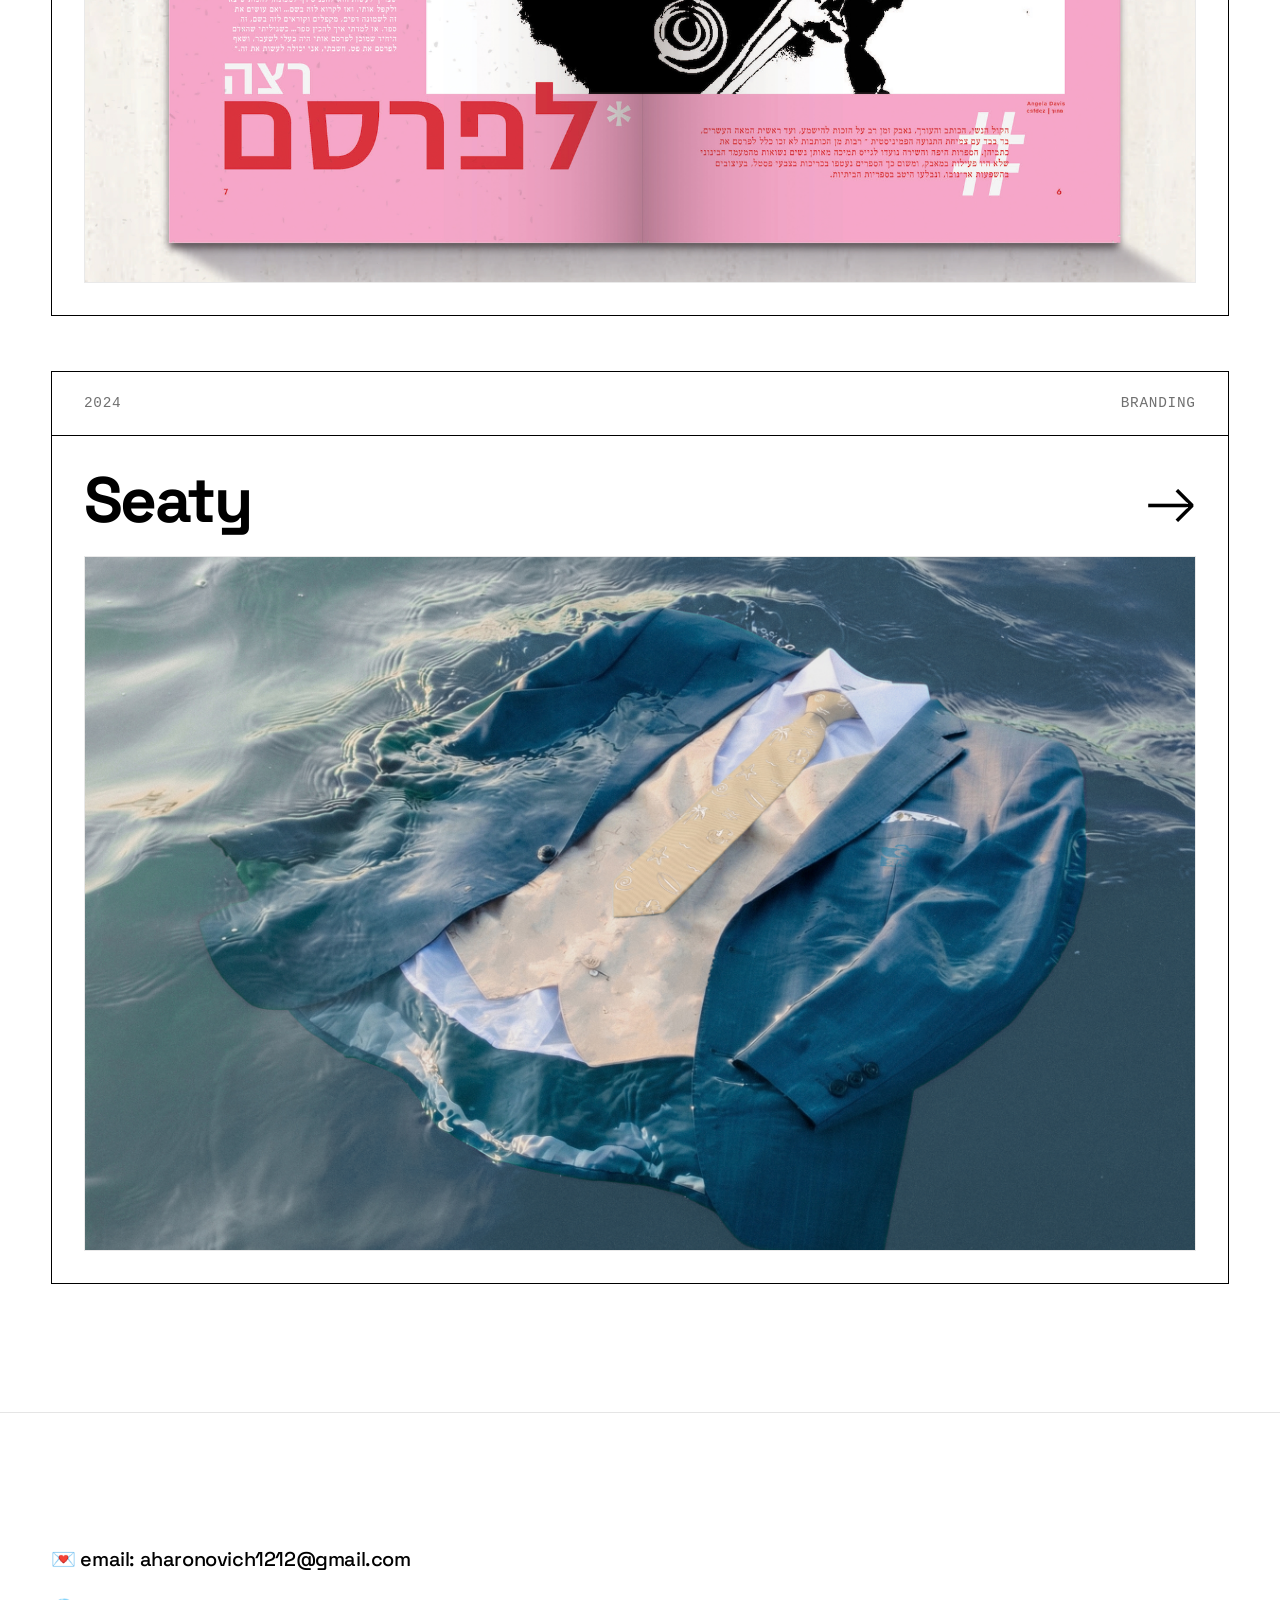
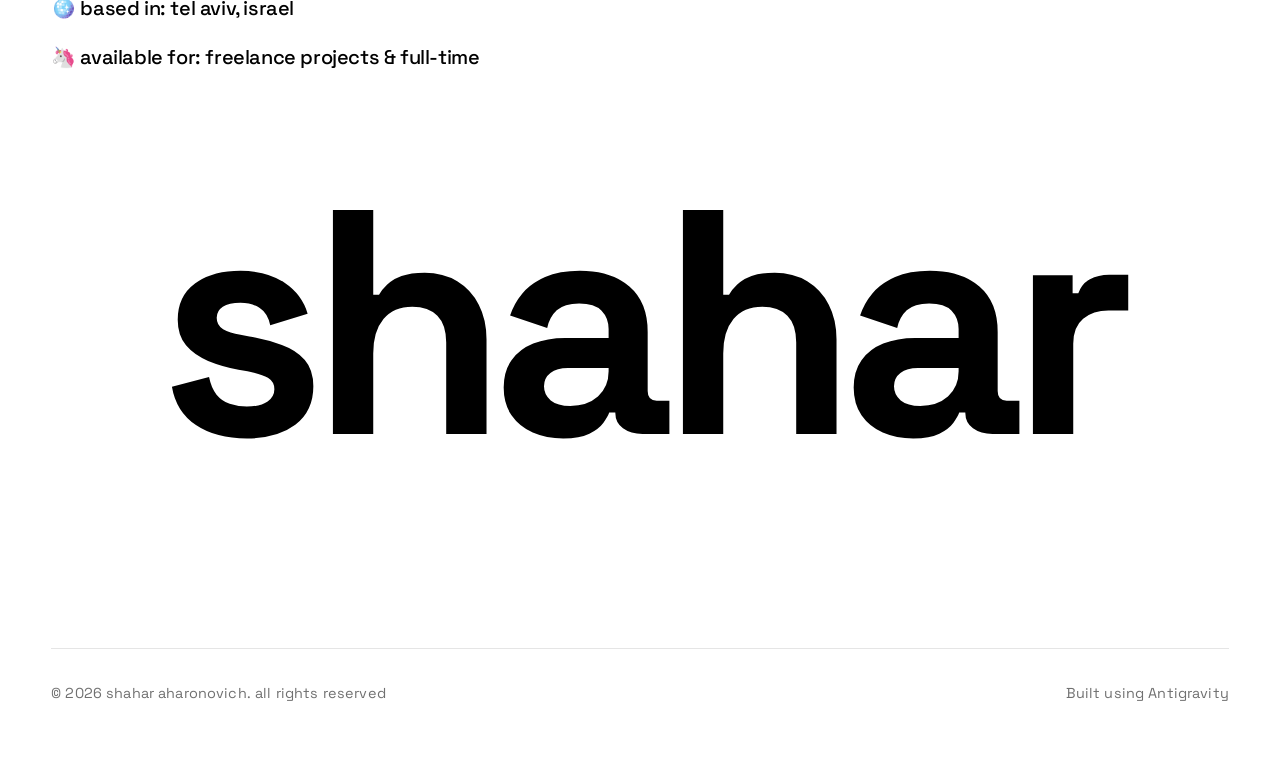
==== commit cd296075: "update 03/06" ====
--- a/index.html
+++ b/index.html
@@ -12,98 +12,195 @@
     <link rel="preconnect" href="https://fonts.gstatic.com" crossorigin>
     <link href="https://fonts.googleapis.com/css2?family=Inter:wght@400;500;600;700;800;900&display=swap"
         rel="stylesheet">
-    <!-- Stylesheet -->
-    <link rel="stylesheet" href="style.css">
+    <!-- CSS Styling -->
+    <link rel="stylesheet" href="style.css?v=3.3">
 </head>
 
 <body>
 
     <!-- Header Navigation -->
     <header class="site-header reveal">
-        <div class="container header-inner-4col">
-            <a href="index.html" class="nav-item-strong">shahar aharonovich</a>
-            <a href="#work" class="nav-item">work</a>
-            <a href="about.html" class="nav-item">about me</a>
-            <a href="#contact" class="nav-item">start a project</a>
+        <div class="container header-inner-verris">
+            
+            <!-- Col 1: Brand -->
+            <div class="header-col brand-col">
+                <a href="index.html" class="brand-logo"><span class="brand-sublabel">:):</span></a>
+            </div>
+
+            <!-- Col 2: Info & Pill -->
+            <div class="header-col info-col">
+                <a href="mailto:aharonovich1212@gmail.com" class="header-email">aharonovich1212@gmail.com</a>
+                <span class="availability-badge">Available for hire</span>
+            </div>
+
+            <!-- Col 3: Links Grid -->
+            <div class="header-col links-col">
+                <div class="links-subcol">
+                    <a href="index.html#work" class="header-link">projects</a>
+                    <a href="about.html" class="header-link">about</a>
+                    <a href="index.html#contact" class="header-link">contact</a>
+                </div>
+                <div class="links-subcol">
+                    <a href="https://www.linkedin.com/in/shahar-aharonovich-572699379/" target="_blank" rel="noopener noreferrer" class="header-link">LinkedIn</a>
+                    <a href="https://www.instagram.com/shahar_aharonovich/" target="_blank" rel="noopener noreferrer" class="header-link">Instagram</a>
+                    <a href="https://www.facebook.com/shahar.aharonovich/" target="_blank" rel="noopener noreferrer" class="header-link">Facebook</a>
+                </div>
+            </div>
+
+            <!-- Col 4: Location & Clock -->
+            <div class="header-col clock-col">
+                <span class="header-location">Tel Aviv, IL</span>
+                <span class="header-time-wrapper">
+                    <span id="live-clock">--:-- --</span>
+                    <span class="visualizer-bars">
+                        <span></span>
+                        <span></span>
+                        <span></span>
+                        <span></span>
+                    </span>
+                </span>
+            </div>
+
+            <!-- Mobile Menu Button -->
+            <button class="menu-toggle" aria-label="Toggle Menu">
+                <span class="hamburger-line"></span>
+                <span class="hamburger-line"></span>
+            </button>
         </div>
     </header>
-
-    <!-- Hero Paragraph Section -->
-    <section class="hero-paragraph container reveal-seq">
-        <h1 class="giant-intro">
-            I'm Shahar Aharonovich,<br>a 🌈 Graphic designer, based in <br>Tel Aviv, Israel. Curious 🕹️ mind, Passion for
-            design. 3rd-Year Visual Communication 🫆 Student.
+    <!-- Mobile Navigation Overlay -->
+    <div class="mobile-nav-overlay">
+        <nav class="mobile-nav-links">
+            <a href="index.html#work" class="mobile-nav-item">work</a>
+            <a href="about.html" class="mobile-nav-item">about me</a>
+            <a href="index.html#contact" class="mobile-nav-item">contact</a>
+        </nav>
+    </div>
+
+    <!-- Verris Hero Section -->
+    <section class="verris-hero container reveal-seq">
+        <h1 class="hero-main-title">
+            <span class="first-name">SHAHAR</span>
+            <div class="name-divider"></div>
+            <span class="last-name">AHARONOVICH</span>
         </h1>
+        
+        <div class="hero-intro-grid">
+            <div class="hero-intro-col description-col">
+                <p class="intro-description-text">
+                    I design and develop visual experiences that bring ideas to life across digital and print, with a focus on typography, branding, and ui\ux.
+                </p>
+            </div>
+            <div class="hero-intro-col disciplines-col">
+                <span class="diagonal-arrow">↘</span>
+                <div class="disciplines-list">
+                    <span>Graphic Design</span>
+                    <span>Visual Communication</span>
+                    <span>Photography</span>
+                    <span>UI/UX</span>
+                </div>
+            </div>
+        </div>
     </section>
 
     <!-- Featured Projects Grid -->
-    <section id="work" class="work-section container reveal">
-        <div class="projects-grid-asym">
-
-            <!-- Project 1 (Wide Left) -->
-            <article class="project-card span-7 reveal">
+    <section id="work" class="work-section container">
+        <div class="projects-grid-header">
+            <div class="header-left">
+                <span class="grid-arrow">↘</span>
+                <span class="grid-categories">Product: ui\ux, print, branding</span>
+            </div>
+            <div class="header-right">
+                <span>Selected work (4)</span>
+            </div>
+        </div>
+
+        <div class="projects-grid">
+
+            <!-- Project 1: Beyond -->
+            <article class="project-card project-card-reveal">
                 <a href="project.html" class="project-link">
-                    <div class="project-image-wrapper">
-                        <img src="assets/images/beyond/thumb1.png" alt="Project 1 Thumbnail" loading="lazy">
-                    </div>
-                    <div class="project-info">
-                        <h3 class="project-title">beyond</h3>
-                        <span class="project-category">ui\ux</span>
-                    </div>
-                </a>
-            </article>
-
-            <!-- Project 2 (Narrow Right) -->
-            <article class="project-card span-5 reveal">
+                    <div class="project-card-meta">
+                        <span class="project-card-year">2025</span>
+                        <span class="project-card-category">UI/UX</span>
+                    </div>
+                    <div class="project-card-divider"></div>
+                    <div class="project-card-title-row">
+                        <h2 class="project-card-title">Beyond</h2>
+                        <span class="project-card-arrow">→</span>
+                    </div>
+                    <div class="project-card-image-frame">
+                        <div class="project-card-image-container">
+                            <img src="assets/images/beyond/thumb1.png" alt="Beyond project thumbnail" loading="lazy">
+                        </div>
+                    </div>
+                </a>
+            </article>
+
+            <!-- Project 2: Drama Bombs -->
+            <article class="project-card project-card-reveal">
+                <a href="project-drama-bombs.html" class="project-link">
+                    <div class="project-card-meta">
+                        <span class="project-card-year">2024</span>
+                        <span class="project-card-category">UI/UX</span>
+                    </div>
+                    <div class="project-card-divider"></div>
+                    <div class="project-card-title-row">
+                        <h2 class="project-card-title">Drama Bombs</h2>
+                        <span class="project-card-arrow">→</span>
+                    </div>
+                    <div class="project-card-image-frame">
+                        <div class="project-card-image-container">
+                            <img src="assets/images/drama bombs/thumb1.png" alt="Drama Bombs project thumbnail" loading="lazy">
+                        </div>
+                    </div>
+                </a>
+            </article>
+
+            <!-- Project 3: Women's Voices -->
+            <article class="project-card project-card-reveal">
                 <a href="project-womens-voices.html" class="project-link">
-                    <div class="project-image-wrapper">
-                        <img src="assets/images/women&#39;s voices/thumb1.jpg" alt="Women's Voices Thumbnail"
-                            loading="lazy">
-                    </div>
-                    <div class="project-info">
-                        <h3 class="project-title">women's voices</h3>
-                        <span class="project-category">print</span>
-                    </div>
-                </a>
-            </article>
-
-            <!-- Project 3 (Narrow Left) -->
-            <article class="project-card span-5 reveal">
+                    <div class="project-card-meta">
+                        <span class="project-card-year">2024</span>
+                        <span class="project-card-category">Print</span>
+                    </div>
+                    <div class="project-card-divider"></div>
+                    <div class="project-card-title-row">
+                        <h2 class="project-card-title">Women's Voices</h2>
+                        <span class="project-card-arrow">→</span>
+                    </div>
+                    <div class="project-card-image-frame">
+                        <div class="project-card-image-container">
+                            <img src="assets/images/women's voices/thumb1.png" alt="Women's Voices project thumbnail" loading="lazy">
+                        </div>
+                    </div>
+                </a>
+            </article>
+
+            <!-- Project 4: Seaty -->
+            <article class="project-card project-card-reveal">
                 <a href="project-the-beatles.html" class="project-link">
-                    <div class="project-image-wrapper">
-                        <img src="assets/images/the beatles/thumb1.jpg" alt="Project 3 Thumbnail" loading="lazy">
-                    </div>
-                    <div class="project-info">
-                        <h3 class="project-title">the beatles</h3>
-                        <span class="project-category">catalog</span>
-                    </div>
-                </a>
-            </article>
-
-            <!-- Project 4 (Wide Right) -->
-            <article class="project-card span-7 reveal">
-                <a href="project-drama-bombs.html" class="project-link">
-                    <div class="project-image-wrapper">
-                        <img src="assets/images/drama bombs/thumb1.png" alt="Project 4 Thumbnail" loading="lazy">
-                    </div>
-                    <div class="project-info">
-                        <h3 class="project-title">drama bombs</h3>
-                        <span class="project-category">ui\ux</span>
-                    </div>
-                </a>
-            </article>
-
-
+                    <div class="project-card-meta">
+                        <span class="project-card-year">2024</span>
+                        <span class="project-card-category">Branding</span>
+                    </div>
+                    <div class="project-card-divider"></div>
+                    <div class="project-card-title-row">
+                        <h2 class="project-card-title">Seaty</h2>
+                        <span class="project-card-arrow">→</span>
+                    </div>
+                    <div class="project-card-image-frame">
+                        <div class="project-card-image-container">
+                            <img src="assets/images/seaty/thumb1.jpg" alt="Seaty project thumbnail" loading="lazy">
+                        </div>
+                    </div>
+                </a>
+            </article>
 
         </div>
     </section>
 
-    <!-- Get In Touch Section (Image 2) -->
-    <section id="contact" class="get-in-touch container reveal">
-        <div class="inline-callout">
-            <span class="text-giant">don't be shy <span style="font-size: 0.5em; position: absolute; left: 100%; bottom: 0.1em; margin-left: 1.5rem;">↘️</span></span>
-        </div>
-    </section>
+
 
     <!-- Site Footer (Image 6) -->
     <footer class="site-footer container reveal">
@@ -113,25 +210,7 @@
                 <p>🪩 based in: tel aviv, israel</p>
                 <p>🦄 available for: freelance projects & full-time</p>
             </div>
-            <div class="footer-links">
-                <div class="link-col">
-                    <p class="col-title">socials</p>
-                    <div class="social-icons-row" style="display: flex; gap: 1.5rem; align-items: center; flex-wrap: wrap;">
-                        <a href="https://www.instagram.com/shahar_aharonovich/" target="_blank" rel="noopener noreferrer" aria-label="Instagram">
-                            <svg width="24" height="24" viewBox="0 0 24 24" fill="none" stroke="currentColor" stroke-width="2" stroke-linecap="round" stroke-linejoin="round"><rect x="2" y="2" width="20" height="20" rx="5" ry="5"></rect><path d="M16 11.37A4 4 0 1 1 12.63 8 4 4 0 0 1 16 11.37z"></path><line x1="17.5" y1="6.5" x2="17.51" y2="6.5"></line></svg>
-                        </a>
-                        <a href="https://www.facebook.com/shahar.aharonovich/" target="_blank" rel="noopener noreferrer" aria-label="Facebook">
-                            <svg width="24" height="24" viewBox="0 0 24 24" fill="none" stroke="currentColor" stroke-width="2" stroke-linecap="round" stroke-linejoin="round"><path d="M18 2h-3a5 5 0 0 0-5 5v3H7v4h3v8h4v-8h3l1-4h-4V7a1 1 0 0 1 1-1h3z"></path></svg>
-                        </a>
-                        <a href="https://www.linkedin.com/in/shahar-aharonovich-572699379/" target="_blank" rel="noopener noreferrer" aria-label="LinkedIn">
-                            <svg width="24" height="24" viewBox="0 0 24 24" fill="none" stroke="currentColor" stroke-width="2" stroke-linecap="round" stroke-linejoin="round"><path d="M16 8a6 6 0 0 1 6 6v7h-4v-7a2 2 0 0 0-2-2 2 2 0 0 0-2 2v7h-4v-7a6 6 0 0 1 6-6z"></path><rect x="2" y="9" width="4" height="12"></rect><circle cx="4" cy="4" r="2"></circle></svg>
-                        </a>
-                        <a href="https://wa.me/" target="_blank" rel="noopener noreferrer" aria-label="WhatsApp">
-                            <svg width="24" height="24" viewBox="0 0 24 24" fill="currentColor" xmlns="http://www.w3.org/2000/svg"><path d="M17.472 14.382c-.297-.149-1.758-.867-2.03-.967-.273-.099-.471-.148-.67.15-.197.297-.767.966-.94 1.164-.173.199-.347.223-.644.075-.297-.15-1.255-.463-2.39-1.475-.888-.788-1.487-1.761-1.66-2.059-.173-.297-.018-.458.13-.606.134-.133.298-.347.446-.52.149-.174.198-.298.298-.497.099-.198.05-.371-.025-.52-.075-.149-.669-1.612-.916-2.207-.242-.579-.487-.5-.669-.51a12.8 12.8 0 00-.57-.01c-.198 0-.52.074-.792.372-.272.297-1.04 1.016-1.04 2.479 0 1.462 1.065 2.875 1.213 3.074.149.198 2.096 3.2 5.077 4.487.709.306 1.262.489 1.694.625.712.227 1.36.195 1.871.118.571-.085 1.758-.719 2.006-1.413.248-.694.248-1.289.173-1.413-.074-.124-.272-.198-.57-.347m-5.421 7.403h-.004a9.87 9.87 0 01-5.031-1.378l-.361-.214-3.741.982.998-3.648-.235-.374a9.86 9.86 0 01-1.51-5.26c.001-5.45 4.436-9.884 9.888-9.884 2.64 0 5.122 1.03 6.988 2.898a9.825 9.825 0 012.893 6.994c-.003 5.45-4.437 9.884-9.885 9.884m8.413-18.297A11.815 11.815 0 0012.05 0C5.495 0 .16 5.335.157 11.892c0 2.096.547 4.142 1.588 5.945L.057 24l6.305-1.654a11.882 11.882 0 005.683 1.448h.005c6.554 0 11.89-5.335 11.893-11.893a11.821 11.821 0 00-3.48-8.413z"/></svg>
-                        </a>
-                    </div>
-                </div>
-            </div>
+
         </div>
 
         <div class="giant-footer-name">shahar</div>
@@ -143,7 +222,7 @@
     </footer>
 
     <!-- JavaScript -->
-    <script src="script.js"></script>
+    <script src="script.js?v=1.1"></script>
 </body>
 
 </html>
--- a/style.css
+++ b/style.css
@@ -1,19 +1,22 @@
+@import url('https://fonts.googleapis.com/css2?family=Space+Grotesk:wght@400;500;600;700;900&family=Syne:wght@700;800&family=Inter:wght@400;500;600;700&display=swap');
+
 /* =========================================
    VARIABLES & RESET
 ========================================= */
 :root {
-    --bg-color: #121212;
-    --text-color: #EBE8E0;
-    --text-muted: #888888;
-    --border-color: #333333;
-    --accent: #EBE8E0;
+    --bg-color: #ffffff;
+    --text-color: #000000;
+    --text-muted: #707070;
+    --border-color: #e5e5e5;
+    --accent: #000000;
     
-    --font-sans: 'Inter', sans-serif;
+    --font-sans: 'Space Grotesk', 'Inter', sans-serif;
+    --font-headline: 'Syne', sans-serif;
     
     --container-width: 1600px;
-    --spacing-sm: 2rem;
-    --spacing-md: 5rem;
-    --spacing-lg: 10rem;
+    --spacing-sm: clamp(1.5rem, 3vw, 2.5rem);
+    --spacing-md: clamp(3rem, 6vw, 5rem);
+    --spacing-lg: clamp(5rem, 10vw, 10rem);
     
     --transition-slow: 0.8s cubic-bezier(0.16, 1, 0.3, 1);
     --transition-fast: 0.3s ease;
@@ -30,7 +33,6 @@
     line-height: 1.6;
     -webkit-font-smoothing: antialiased;
     overflow-x: hidden;
-    cursor: url("data:image/svg+xml,%3Csvg xmlns='http://www.w3.org/2000/svg' width='12' height='12'%3E%3Ccircle cx='6' cy='6' r='5.5' fill='white'/%3E%3C/svg%3E") 6 6, auto;
 }
 
 img { max-width: 100%; height: auto; display: block; }
@@ -57,40 +59,430 @@
 /* =========================================
    HEADER
 ========================================= */
-.site-header { padding: 3rem 0; width: 100%; z-index: 100; transition: background-color var(--transition-fast); }
-.header-inner-4col {
-    display: flex; justify-content: space-between; align-items: center;
-}
-.nav-item-strong { font-weight: 700; font-size: 1.25rem; letter-spacing: -0.03em; }
-.nav-item { font-weight: 600; font-size: 1.125rem; letter-spacing: -0.02em; }
+.site-header {
+    position: sticky;
+    top: 0;
+    padding: 2.5rem 0;
+    width: 100%;
+    z-index: 100;
+    background-color: transparent;
+    transition: padding var(--transition-fast), background-color var(--transition-fast), border-color var(--transition-fast);
+}
+.site-header.scrolled {
+    padding: 1.25rem 0;
+    background-color: rgba(255, 255, 255, 0.85);
+    backdrop-filter: blur(12px);
+    -webkit-backdrop-filter: blur(12px);
+    border-bottom: 1px solid var(--border-color);
+}
+.header-inner-verris {
+    display: grid;
+    grid-template-columns: repeat(4, 1fr);
+    align-items: start;
+    gap: 2rem;
+    width: 100%;
+}
+.header-col {
+    display: flex;
+    flex-direction: column;
+    gap: 0.5rem;
+}
+.brand-col {
+    font-family: var(--font-headline);
+    font-weight: 800;
+    font-size: 1.5rem;
+    letter-spacing: -0.04em;
+}
+.brand-logo {
+    display: flex;
+    flex-direction: column;
+    line-height: 0.9;
+}
+.brand-sublabel {
+    font-size: 2.25rem; /* larger, primary logo size */
+    font-weight: 500; /* medium weight for a crisp, high-end typographic look */
+    font-family: 'Helvetica Neue', Helvetica, Arial, sans-serif;
+    color: var(--text-color);
+    margin-top: 0;
+    display: inline-block;
+    letter-spacing: -0.02em;
+    line-height: 0.9;
+    transition: transform var(--transition-fast), opacity var(--transition-fast);
+}
+.brand-sublabel:hover {
+    transform: scale(1.08); /* subtle interactive scaling on hover */
+    opacity: 0.8;
+}
+.info-col {
+    align-items: flex-start;
+}
+.header-email {
+    font-size: 0.95rem;
+    font-weight: 500;
+    text-transform: lowercase;
+    letter-spacing: -0.01em;
+}
+.availability-badge {
+    display: inline-flex;
+    align-items: center;
+    background-color: var(--text-color);
+    color: var(--bg-color);
+    font-size: 0.75rem;
+    font-weight: 600;
+    text-transform: uppercase;
+    letter-spacing: 0.05em;
+    padding: 4px 12px;
+    border-radius: 100px;
+    margin-top: 0.25rem;
+}
+.links-col {
+    flex-direction: row;
+    justify-content: space-between;
+    gap: 2rem;
+}
+.links-subcol {
+    display: flex;
+    flex-direction: column;
+    gap: 0.35rem;
+}
+.header-link {
+    font-size: 0.95rem;
+    font-weight: 500;
+    text-transform: lowercase;
+    letter-spacing: -0.01em;
+    color: var(--text-color);
+    transition: opacity var(--transition-fast);
+}
+.header-link:hover {
+    opacity: 0.6;
+}
+.clock-col {
+    align-items: flex-end;
+    text-align: right;
+}
+.header-location {
+    font-size: 0.95rem;
+    font-weight: 500;
+    letter-spacing: -0.01em;
+    color: var(--text-muted);
+}
+.header-time-wrapper {
+    display: inline-flex;
+    align-items: center;
+    gap: 0.5rem;
+    font-size: 0.95rem;
+    font-weight: 600;
+    letter-spacing: -0.01em;
+}
+#live-clock {
+    font-variant-numeric: tabular-nums;
+    text-transform: lowercase;
+}
+.visualizer-bars {
+    display: flex;
+    align-items: flex-end;
+    gap: 2px;
+    height: 12px;
+    width: 14px;
+}
+.visualizer-bars span {
+    display: block;
+    width: 2px;
+    background-color: var(--text-color);
+    animation: bounce 0.8s ease-in-out infinite alternate;
+}
+.visualizer-bars span:nth-child(1) { height: 40%; animation-delay: 0.1s; }
+.visualizer-bars span:nth-child(2) { height: 100%; animation-delay: 0.3s; }
+.visualizer-bars span:nth-child(3) { height: 60%; animation-delay: 0.0s; }
+.visualizer-bars span:nth-child(4) { height: 80%; animation-delay: 0.2s; }
+
+@keyframes bounce {
+    0% { transform: scaleY(0.3); }
+    100% { transform: scaleY(1.1); }
+}
+
+/* Mobile Menu Toggle Button */
+.menu-toggle {
+    display: none;
+    flex-direction: column;
+    justify-content: space-between;
+    width: 28px;
+    height: 16px;
+    background: transparent;
+    border: none;
+    cursor: pointer;
+    padding: 0;
+    z-index: 200;
+    flex-shrink: 0;
+}
+.hamburger-line {
+    display: block;
+    width: 100%;
+    height: 2px;
+    background-color: var(--text-color);
+    border-radius: 2px;
+    transition: transform var(--transition-fast), opacity var(--transition-fast);
+}
+.menu-toggle.active .hamburger-line:nth-child(1) {
+    transform: translateY(7px) rotate(45deg);
+}
+.menu-toggle.active .hamburger-line:nth-child(2) {
+    transform: translateY(-7px) rotate(-45deg);
+}
+
+/* Mobile Menu Overlay */
+.mobile-nav-overlay {
+    position: fixed;
+    top: 0;
+    left: 0;
+    width: 100%;
+    height: 100vh;
+    background-color: rgba(255, 255, 255, 0.98);
+    backdrop-filter: blur(15px);
+    -webkit-backdrop-filter: blur(15px);
+    z-index: 150;
+    display: flex;
+    align-items: center;
+    justify-content: center;
+    opacity: 0;
+    visibility: hidden;
+    transition: opacity 0.4s ease, visibility 0.4s ease;
+}
+.mobile-nav-overlay.active {
+    opacity: 1;
+    visibility: visible;
+}
+.mobile-nav-links {
+    display: flex;
+    flex-direction: column;
+    align-items: center;
+    gap: 3rem;
+}
+.mobile-nav-item {
+    font-size: 2.25rem;
+    font-weight: 700;
+    letter-spacing: -0.03em;
+    color: var(--text-color);
+    transition: transform 0.4s ease, opacity 0.4s ease;
+    transform: translateY(20px);
+    opacity: 0;
+}
+.mobile-nav-overlay.active .mobile-nav-item {
+    transform: translateY(0);
+    opacity: 1;
+}
+.mobile-nav-overlay.active .mobile-nav-item:nth-child(1) { transition-delay: 0.1s; }
+.mobile-nav-overlay.active .mobile-nav-item:nth-child(2) { transition-delay: 0.2s; }
+.mobile-nav-overlay.active .mobile-nav-item:nth-child(3) { transition-delay: 0.3s; }
+
+/* Body Lock when mobile menu open */
+body.menu-open {
+    overflow: hidden;
+}
+
+/* Arrow Callout */
+.arrow-down {
+    font-size: 0.5em;
+    position: absolute;
+    left: 100%;
+    bottom: 0.1em;
+    margin-left: 1.5rem;
+    display: inline-block;
+}
 
 /* =========================================
-   GIANT HERO PARAGRAPH
+   VERRIS HERO SECTION
 ========================================= */
-.hero-paragraph { padding-top: var(--spacing-sm); padding-bottom: var(--spacing-md); min-height: 65vh; display: flex; align-items: center; }
-.giant-intro {
-    font-size: clamp(3rem, 5vw, 5.5rem);
+.verris-hero {
+    padding-top: clamp(2rem, 4vw, 3.5rem);
+    padding-bottom: 2.5rem;
+    display: flex;
+    flex-direction: column;
+    justify-content: center;
+    min-height: auto;
+}
+
+.hero-main-title {
+    display: flex;
+    align-items: center;
+    width: 100%;
+    font-family: var(--font-headline);
+    font-size: clamp(1.8rem, 3.8vw, 4.8rem);
+    font-weight: 800;
+    letter-spacing: -0.04em;
+    text-transform: uppercase;
+    line-height: 0.9;
+    margin-top: 1rem;
+    margin-bottom: var(--spacing-md);
+    gap: 1.5rem;
+}
+
+.name-divider {
+    flex-grow: 1;
+    height: 4px; /* regular dash thickness */
+    background-color: var(--text-color);
+    position: relative;
+    display: flex;
+    align-items: center;
+    justify-content: center;
+    min-width: 40px; /* can shrink on narrower screens to prevent overflow */
+}
+
+.hero-intro-grid {
+    display: grid;
+    grid-template-columns: 1.2fr 0.8fr;
+    gap: 4rem;
+    align-items: start;
+}
+
+.intro-description-text {
+    font-size: clamp(1.25rem, 2.2vw, 1.85rem);
+    line-height: 1.45;
     font-weight: 500;
-    letter-spacing: -0.02em;
-    line-height: 1.15;
-    color: var(--text-color);
-    position: relative;
-    display: inline-block;
+    letter-spacing: -0.01em;
+    color: var(--text-color);
+    text-wrap: balance;
+    margin-bottom: 0;
+}
+
+.disciplines-col {
+    display: flex;
+    gap: 2.5rem;
+    align-items: flex-start;
+}
+
+.diagonal-arrow {
+    font-size: clamp(3rem, 6vw, 5.5rem);
+    line-height: 0.8;
+    color: var(--text-color);
+    user-select: none;
+    font-weight: 300;
+}
+
+.disciplines-list {
+    display: flex;
+    flex-direction: column;
+    gap: 0.6rem;
+    font-family: monospace;
+    font-size: 0.9rem;
+    letter-spacing: 0.05em;
+    text-transform: uppercase;
+    color: var(--text-muted);
+    padding-top: 0.5rem;
+}
+
+.disciplines-list span {
+    border-bottom: 1px solid var(--border-color);
+    padding-bottom: 0.3rem;
+    display: block;
+}
+
+@media (max-width: 900px) {
+    .hero-intro-grid {
+        grid-template-columns: 1fr;
+        gap: 2.5rem;
+    }
+}
+
+@media (max-width: 767px) {
+    .hero-main-title {
+        flex-direction: column;
+        align-items: flex-start;
+        gap: 0.75rem;
+    }
+    .name-divider {
+        width: 100%;
+        height: 4px;
+        margin: 0.5rem 0;
+    }
+    .disciplines-col {
+        gap: 1.5rem;
+    }
+}
+
+/* =========================================
+   ABOUT PAGE LAYOUT (2-COLUMN GRID)
+   ========================================= */
+.about-container {
+    display: grid;
+    grid-template-columns: 1.25fr 0.75fr;
+    gap: 4rem;
+    padding-top: var(--spacing-lg);
+    padding-bottom: var(--spacing-lg);
+    align-items: start;
+}
+
+.about-content-col {
+    display: flex;
+    flex-direction: column;
+    gap: 3rem;
+}
+
+.about-bio-text p {
+    font-size: 1.25rem;
+    line-height: 1.7;
+    color: var(--text-color);
+    margin: 0;
     max-width: 100%;
-    text-wrap: balance;
-}
-.inline-circle {
-    display: inline-block; width: clamp(2rem, 3.5vw, 2.75rem); height: clamp(2rem, 3.5vw, 2.75rem); background: #DFDCCF; border-radius: 50%; margin-left: 1rem; vertical-align: middle;
-}
-
-/* =========================================
-   ABOUT PAGE PARAGRAPH
-========================================= */
-.about-paragraph { padding-top: var(--spacing-lg); padding-bottom: var(--spacing-sm); display: flex; flex-direction: column; justify-content: center; align-items: flex-start; text-align: left; gap: var(--spacing-md); }
-.about-hero-media { width: 100%; overflow: hidden; margin-bottom: 2rem; }
-.about-hero-media img { width: 100%; height: auto; max-height: 60vh; object-fit: cover; display: block; border-radius: 16px; }
+}
+
+.about-lists-grid {
+    display: grid;
+    grid-template-columns: 1fr 1fr;
+    gap: 4rem;
+    border-top: 1px solid var(--border-color);
+    padding-top: 3rem;
+}
+
+.about-list-label {
+    font-family: var(--font-sans);
+    font-size: 0.85rem;
+    font-weight: 500;
+    color: var(--text-muted);
+    letter-spacing: 0.05em;
+    display: block;
+    margin-bottom: 1.5rem;
+}
+
+.about-list-items {
+    list-style: none;
+    padding: 0;
+    margin: 0;
+    display: flex;
+    flex-direction: column;
+    gap: 0.75rem;
+}
+
+.about-list-items li {
+    font-family: var(--font-sans);
+    font-size: 1.15rem;
+    font-weight: 700;
+    color: var(--text-color);
+    letter-spacing: -0.01em;
+}
+
+.about-image-col {
+    position: sticky;
+    top: 8rem;
+}
+
+.about-hero-media {
+    width: 100%;
+    margin-bottom: 0;
+    overflow: hidden;
+}
+
+.about-hero-media img {
+    width: 100%;
+    height: auto;
+    max-height: 75vh;
+    object-fit: cover;
+    display: block;
+    border-radius: 12px;
+}
+
 .about-giant-text {
-    font-size: clamp(2rem, 4.5vw, 4.5rem);
+    font-size: clamp(1.75rem, 4.5vw, 4.5rem);
     font-weight: 500;
     letter-spacing: -0.02em;
     line-height: 1.25;
@@ -100,63 +492,194 @@
     margin: 0;
 }
 
+/* Responsive Rules for About Grid */
+@media (max-width: 991px) {
+    .about-container {
+        grid-template-columns: 1fr;
+        gap: 3.5rem;
+        padding-top: var(--spacing-md);
+    }
+    .about-content-col {
+        gap: 2.5rem;
+    }
+    .about-lists-grid {
+        gap: 2rem;
+        padding-top: 2rem;
+    }
+    .about-image-col {
+        position: relative;
+        top: 0;
+        order: -1; /* image on top on mobile */
+    }
+}
+
+
 /* =========================================
-   PROJECTS Asymmetric Grid
+   PROJECTS Layout (Verris 2-Column Grid)
 ========================================= */
 .work-section { padding-bottom: var(--spacing-lg); }
-.projects-grid-asym {
-    display: grid; grid-template-columns: repeat(12, 1fr); gap: 2rem; row-gap: 5rem; align-items: start;
-}
-
-/* Grid classes */
-.span-5 { grid-column: span 5; }
-.span-6 { grid-column: span 6; }
-.span-7 { grid-column: span 7; }
-
-/* In mobile, everything goes to full width */
-@media (max-width: 900px) {
-    .span-5, .span-6, .span-7 { grid-column: span 12; }
-}
-
-.project-image-wrapper {
-    position: relative; overflow: hidden; background: #2a2a2a; margin-bottom: 1.5rem; border-radius: 16px;
-}
-.project-image-wrapper img {
-    width: 100%; height: auto; object-fit: cover; transition: transform var(--transition-slow);
-}
-.project-card:hover .project-image-wrapper img { transform: scale(1.03); }
-
-/* The 'see more' dark circle from Image 5 */
-.see-more-circle {
-    position: absolute; bottom: 20px; right: 20px; width: 100px; height: 100px; background: rgba(0,0,0,0.7); backdrop-filter: blur(8px); border-radius: 50%; display: flex; align-items: center; justify-content: center; color: #fff; font-size: 1rem; font-weight: 600; text-transform: lowercase; letter-spacing: -0.02em; opacity: 0; transform: translateY(10px); transition: all var(--transition-fast);
-}
-.project-card:hover .see-more-circle { opacity: 1; transform: translateY(0); }
-
-/* The typography below images */
-.project-info { display: flex; flex-direction: column; gap: 0.2rem; }
-.project-title { font-size: 2.25rem; font-weight: 700; letter-spacing: -0.04em; text-transform: lowercase; }
-.project-category { font-size: 1.1rem; color: var(--text-muted); font-weight: 400; text-transform: lowercase; letter-spacing: -0.02em; }
+
+.projects-grid-header {
+    display: flex;
+    justify-content: space-between;
+    align-items: flex-end;
+    border-top: 1px solid var(--border-color);
+    padding-top: 1.5rem;
+    margin-bottom: 2rem;
+    margin-top: 1.5rem;
+    width: 100%;
+}
+
+.header-left {
+    display: flex;
+    align-items: center;
+    gap: 1rem;
+}
+
+.grid-arrow {
+    font-size: 2.5rem;
+    line-height: 1;
+    font-weight: 300;
+    font-family: var(--font-headline);
+    color: var(--text-color);
+}
+
+.grid-categories {
+    font-family: monospace;
+    font-size: 0.85rem;
+    text-transform: uppercase;
+    color: var(--text-muted);
+}
+
+.header-right {
+    font-family: monospace;
+    font-size: 0.85rem;
+    text-transform: uppercase;
+    color: var(--text-muted);
+}
+
+.projects-grid {
+    display: flex;
+    flex-direction: column;
+    gap: 3.5rem;
+    max-width: 100%;
+    margin: 0 auto;
+}
+
+.project-card {
+    position: relative;
+    display: block;
+    border: 1px solid var(--text-color);
+    width: 100%;
+    transition: transform 0.4s cubic-bezier(0.16, 1, 0.3, 1), box-shadow 0.4s cubic-bezier(0.16, 1, 0.3, 1);
+    background-color: var(--bg-color);
+}
+
+.project-card:hover {
+    transform: translateY(-8px);
+    box-shadow: 0 12px 30px rgba(0, 0, 0, 0.08);
+}
+
+.project-link {
+    display: block;
+    width: 100%;
+    transition: none;
+}
+
+.project-link:hover {
+    opacity: 1;
+}
+
+/* Metadata row (Year & Category) */
+.project-card-meta {
+    display: flex;
+    justify-content: space-between;
+    align-items: center;
+    padding: 1.25rem 2rem;
+    font-family: monospace;
+    font-size: 0.9rem;
+    text-transform: uppercase;
+    letter-spacing: 0.05em;
+    color: var(--text-muted);
+}
+
+/* Divider line */
+.project-card-divider {
+    height: 1px;
+    background-color: var(--text-color);
+    width: 100%;
+}
+
+/* Title & Arrow Row */
+.project-card-title-row {
+    display: flex;
+    justify-content: space-between;
+    align-items: center;
+    padding: 2rem 2rem 1.5rem;
+}
+
+.project-card-title {
+    font-family: var(--font-sans);
+    font-size: clamp(2rem, 5vw, 4rem);
+    font-weight: 800;
+    letter-spacing: -0.04em;
+    margin: 0;
+    text-transform: none;
+    color: var(--text-color);
+}
+
+.project-card-arrow {
+    font-size: clamp(2.5rem, 5vw, 4.5rem);
+    line-height: 1;
+    font-weight: 300;
+    color: var(--text-color);
+    transition: transform 0.4s cubic-bezier(0.16, 1, 0.3, 1);
+}
+
+.project-card:hover .project-card-arrow {
+    transform: translateX(10px);
+}
+
+/* Inner Image container with frame padding */
+.project-card-image-frame {
+    padding: 0 2rem 2rem 2rem;
+    width: 100%;
+}
+
+.project-card-image-container {
+    background-color: #f5f5f5;
+    display: block;
+    width: 100%;
+    aspect-ratio: 16 / 10;
+    overflow: hidden;
+    border: 1px solid rgba(0, 0, 0, 0.05);
+}
+
+.project-card-image-container img {
+    width: 100%;
+    height: 100%;
+    object-fit: cover;
+    transition: transform 1.2s cubic-bezier(0.16, 1, 0.3, 1);
+}
+
+.project-card:hover .project-card-image-container img {
+    transform: scale(1.03);
+}
 
 /* Emoji cursors (as requested previously) */
 .project-card:nth-child(1) .project-link { cursor: url("data:image/svg+xml,%3Csvg xmlns='http://www.w3.org/2000/svg' width='32' height='32'%3E%3Ctext y='24' font-size='24'%3E🍌%3C/text%3E%3C/svg%3E"), pointer; }
-.project-card:nth-child(2) .project-link { cursor: url("data:image/svg+xml,%3Csvg xmlns='http://www.w3.org/2000/svg' width='32' height='32'%3E%3Ctext y='24' font-size='24'%3E🌸%3C/text%3E%3C/svg%3E"), pointer; }
-.project-card:nth-child(3) .project-link { cursor: url("data:image/svg+xml,%3Csvg xmlns='http://www.w3.org/2000/svg' width='32' height='32'%3E%3Ctext y='24' font-size='24'%3E💿%3C/text%3E%3C/svg%3E"), pointer; }
-.project-card:nth-child(4) .project-link { cursor: url("data:image/svg+xml,%3Csvg xmlns='http://www.w3.org/2000/svg' width='32' height='32'%3E%3Ctext y='24' font-size='24'%3E🛀🏼%3C/text%3E%3C/svg%3E"), pointer; }
+.project-card:nth-child(2) .project-link { cursor: url("data:image/svg+xml,%3Csvg xmlns='http://www.w3.org/2000/svg' width='32' height='32'%3E%3Ctext y='24' font-size='24'%3E🛀🏼%3C/text%3E%3C/svg%3E"), pointer; }
+.project-card:nth-child(3) .project-link { cursor: url("data:image/svg+xml,%3Csvg xmlns='http://www.w3.org/2000/svg' width='32' height='32'%3E%3Ctext y='24' font-size='24'%3E🌸%3C/text%3E%3C/svg%3E"), pointer; }
+.project-card:nth-child(4) .project-link { cursor: url("data:image/svg+xml,%3Csvg xmlns='http://www.w3.org/2000/svg' width='32' height='32'%3E%3Ctext y='24' font-size='24'%3E💿%3C/text%3E%3C/svg%3E"), pointer; }
 .project-card:nth-child(5) .project-link { cursor: url("data:image/svg+xml,%3Csvg xmlns='http://www.w3.org/2000/svg' width='32' height='32'%3E%3Ctext y='24' font-size='24'%3E🎧%3C/text%3E%3C/svg%3E"), pointer; }
 .project-card:nth-child(6) .project-link { cursor: url("data:image/svg+xml,%3Csvg xmlns='http://www.w3.org/2000/svg' width='32' height='32'%3E%3Ctext y='24' font-size='24'%3E🌈%3C/text%3E%3C/svg%3E"), pointer; }
-
-/* Custom cursors for project pages */
-body.cursor-beyond, body.cursor-beyond a, body.cursor-beyond button { cursor: url("data:image/svg+xml,%3Csvg xmlns='http://www.w3.org/2000/svg' width='32' height='32'%3E%3Ctext y='24' font-size='24'%3E🍌%3C/text%3E%3C/svg%3E"), auto; }
-body.cursor-womens-voices, body.cursor-womens-voices a, body.cursor-womens-voices button { cursor: url("data:image/svg+xml,%3Csvg xmlns='http://www.w3.org/2000/svg' width='32' height='32'%3E%3Ctext y='24' font-size='24'%3E🌸%3C/text%3E%3C/svg%3E"), auto; }
-body.cursor-the-beatles, body.cursor-the-beatles a, body.cursor-the-beatles button { cursor: url("data:image/svg+xml,%3Csvg xmlns='http://www.w3.org/2000/svg' width='32' height='32'%3E%3Ctext y='24' font-size='24'%3E💿%3C/text%3E%3C/svg%3E"), auto; }
-body.cursor-drama-bombs, body.cursor-drama-bombs a, body.cursor-drama-bombs button { cursor: url("data:image/svg+xml,%3Csvg xmlns='http://www.w3.org/2000/svg' width='32' height='32'%3E%3Ctext y='24' font-size='24'%3E🛀🏼%3C/text%3E%3C/svg%3E"), auto; }
 
 /* =========================================
    GET IN TOUCH (INLINE BLOCK)
 ========================================= */
 .get-in-touch { padding: var(--spacing-md) 0; display: flex; justify-content: center; overflow: hidden; }
 .inline-callout { display: flex; flex-direction: column; align-items: center; justify-content: center; width: 100%; box-sizing: border-box; gap: 2.5rem; }
-.text-giant { font-size: clamp(3rem, 9vw, 11rem); font-weight: 800; letter-spacing: -0.05em; line-height: 0.9; position: relative; display: inline-flex; align-items: center; white-space: nowrap; z-index: 10; }
+.text-giant { font-size: clamp(3rem, 9vw, 11rem); font-weight: 800; letter-spacing: -0.05em; line-height: 0.9; position: relative; display: inline-flex; align-items: center; white-space: nowrap; z-index: 10; transform: translateX(-1rem); }
 .inline-image-wrapper { height: clamp(4rem, 12vw, 15rem); aspect-ratio: 1 / 1; overflow: hidden; border-radius: 16px; margin: 0 clamp(1rem, 3vw, 3rem); position: relative; z-index: 1; }
 .inline-image-wrapper img { width: 100%; height: 100%; object-fit: cover; }
 
@@ -167,12 +690,20 @@
    SITE FOOTER (IMAGE 6)
 ========================================= */
 .site-footer { padding: var(--spacing-lg) 4% 2rem; border-top: 1px solid var(--border-color); display: flex; flex-direction: column; gap: var(--spacing-md); overflow: hidden; }
-.footer-grid { display: grid; grid-template-columns: 1fr 1fr; gap: 4rem; }
+.footer-grid { display: block; }
+.footer-info { text-align: left; }
 .footer-info p { font-size: 1.25rem; margin-bottom: 0.8rem; font-weight: 500; letter-spacing: -0.02em; color: var(--text-color); }
 .footer-links { display: flex; justify-content: flex-end; gap: 8rem; }
 .link-col { display: flex; flex-direction: column; gap: 0.8rem; }
 .link-col .col-title { font-size: 0.9rem; color: var(--text-muted); text-transform: lowercase; margin-bottom: 0.5rem; }
 .link-col a { font-size: 1.25rem; font-weight: 600; color: var(--text-color); letter-spacing: -0.02em; }
+.social-icons-row a {
+    color: var(--text-muted);
+    transition: color var(--transition-fast);
+}
+.social-icons-row a:hover {
+    color: var(--text-color);
+}
 
 .giant-footer-name {
     font-size: clamp(6rem, 25vw, 30rem);
@@ -195,22 +726,69 @@
 .reveal-seq > *:nth-child(2) { transition-delay: 0.2s; }
 .reveal-seq > *:nth-child(3) { transition-delay: 0.3s; }
 
+/* Premium individual project card reveal */
+.project-card-reveal {
+    opacity: 0;
+    transform: translateY(100px) scale(0.97);
+    transition: opacity 1.2s cubic-bezier(0.16, 1, 0.3, 1), transform 1.2s cubic-bezier(0.16, 1, 0.3, 1);
+    will-change: transform, opacity;
+}
+
+.project-card-reveal.active {
+    opacity: 1;
+    transform: translateY(0) scale(1);
+}
+
+/* Stagger delays removed for single-column layout */
+
 /* Responsive adjustments */
+@media (max-width: 1024px) {
+    .site-header { padding: 1.5rem 0; }
+    .projects-grid { gap: 3.5rem; }
+    .gallery-grid { gap: 1.5rem; }
+    .gallery-grid-triple { gap: 1.5rem; }
+    .gallery-img.large-centered { width: 90%; }
+}
+
 @media (max-width: 900px) {
-    .header-inner-4col { flex-wrap: wrap; gap: 1rem; }
-    .footer-grid { grid-template-columns: 1fr; }
-    .footer-links { justify-content: flex-start; gap: 4rem; }
+    .header-inner-verris {
+        display: flex;
+        justify-content: space-between;
+        align-items: center;
+    }
+    .header-col:not(.brand-col) {
+        display: none;
+    }
+    .menu-toggle { display: flex; }
     .inline-image-wrapper { margin: 1rem 0; width: 100%; height: 300px; }
     .inline-circle-small { display: none; }
     .inline-callout { flex-direction: column; }
+    .arrow-down {
+        position: relative;
+        left: auto;
+        bottom: auto;
+        margin-left: 1rem;
+        font-size: 0.75em;
+        vertical-align: middle;
+    }
+    .text-giant {
+        white-space: normal;
+        text-align: center;
+        display: inline-flex;
+        align-items: center;
+        justify-content: center;
+        flex-wrap: wrap;
+        width: 100%;
+        line-height: 1.1;
+    }
 }
 
 /* =========================================
    PROJECT PAGE CSS
 ========================================= */
 .project-hero { padding-top: var(--spacing-sm); padding-bottom: var(--spacing-sm); }
-.project-hero-header { margin-bottom: 2rem; }
-.project-main-title { font-size: clamp(4rem, 10vw, 12rem); font-weight: 800; letter-spacing: -0.05em; line-height: 0.9; text-transform: lowercase; margin-bottom: 3rem; border-bottom: 1px solid var(--border-color); padding-bottom: 2rem; color: var(--text-color); }
+.project-hero-header { margin-bottom: var(--spacing-md); }
+.project-main-title { font-size: clamp(2.5rem, 8vw, 12rem); font-weight: 800; letter-spacing: -0.05em; line-height: 0.95; text-transform: lowercase; margin-bottom: var(--spacing-sm); border-bottom: 1px solid var(--border-color); padding-bottom: 1.5rem; color: var(--text-color); }
 .project-meta { display: grid; grid-template-columns: repeat(3, 1fr); gap: 2rem; margin-top: 2rem; }
 .meta-item { display: flex; flex-direction: column; gap: 0.5rem; }
 .meta-label { font-size: 0.9rem; color: var(--text-muted); text-transform: uppercase; letter-spacing: 0.05em; }
@@ -220,13 +798,44 @@
 .project-context { padding-top: var(--spacing-md); padding-bottom: var(--spacing-md); }
 .context-single-col { display: flex; flex-direction: column; gap: 0.5rem; max-width: 95%; }
 .context-label { font-size: 1.1rem; color: var(--text-muted); text-transform: lowercase; letter-spacing: 0.02em; font-weight: 500; }
-.context-giant-text { font-size: clamp(2rem, 4vw, 3.5rem); font-weight: 600; line-height: 1.25; letter-spacing: -0.02em; text-transform: lowercase; color: var(--text-color); margin-bottom: 0; }
+.context-giant-text { font-size: clamp(1.5rem, 3.5vw, 3.5rem); font-weight: 600; line-height: 1.3; letter-spacing: -0.02em; text-transform: lowercase; color: var(--text-color); margin-bottom: 0; }
 
 .project-gallery { display: flex; flex-direction: column; gap: var(--spacing-md); padding-bottom: var(--spacing-lg); }
 .gallery-img img { width: 100%; border-radius: 16px; object-fit: cover; }
 .gallery-grid { display: grid; grid-template-columns: 1fr 1fr; gap: 2rem; }
 .gallery-grid-triple { display: grid; grid-template-columns: repeat(3, 1fr); gap: 2rem; }
-.gallery-img.large-centered { width: 75%; margin: 0 auto; display: block; }
+.gallery-img.large-centered { width: 90%; margin: 0 auto; display: block; }
+
+/* Connected Showcase Gallery */
+.connected-gallery {
+    display: flex;
+    flex-direction: column;
+    gap: 0;
+    border-radius: 16px;
+    overflow: hidden;
+    background-color: #0b0e43; /* Match Beyond project navy background */
+}
+.connected-gallery img {
+    border-radius: 0 !important;
+}
+.gallery-grid-connected {
+    display: grid;
+    grid-template-columns: 1fr 1fr;
+    gap: 0;
+}
+.gallery-grid-connected .gallery-img {
+    display: flex;
+    flex-direction: column;
+}
+.gallery-grid-connected .gallery-img img {
+    height: 100%;
+    object-fit: cover;
+}
+@media (max-width: 767px) {
+    .gallery-grid-connected {
+        grid-template-columns: 1fr;
+    }
+}
 
 .project-footer { padding: var(--spacing-md) 0; border-top: 1px solid var(--border-color); text-align: center; }
 .back-link { font-size: 1.5rem; font-weight: 600; text-transform: lowercase; letter-spacing: -0.02em; display: inline-flex; align-items: center; gap: 0.5rem; }
@@ -237,30 +846,39 @@
 .prototype-link { font-size: 2rem; font-weight: 600; text-transform: lowercase; letter-spacing: -0.02em; display: inline-flex; align-items: center; gap: 0.5rem; text-decoration: underline; text-underline-offset: 8px; transition: opacity var(--transition-fast); }
 .prototype-link:hover { opacity: 0.7; }
 
-@media (max-width: 900px) {
-    .project-meta { grid-template-columns: 1fr; gap: 1rem; }
+@media (max-width: 767px) {
+    .site-header { padding: 1rem 0; }
+    .projects-grid-header {
+        flex-direction: column;
+        align-items: flex-start;
+        gap: 0.75rem;
+        margin-top: 2.5rem;
+        margin-bottom: 1.5rem;
+    }
+    .projects-grid {
+        gap: 2.5rem;
+    }
+    .project-card-meta {
+        padding: 1rem 1.25rem;
+    }
+    .project-card-title-row {
+        padding: 1.5rem 1.25rem 1rem;
+    }
+    .project-card-image-frame {
+        padding: 0 1.25rem 1.25rem 1.25rem;
+    }
+    .project-card-image-container {
+        aspect-ratio: 16 / 11;
+    }
+    .project-card-image-container img {
+        width: 100%;
+        height: 100%;
+    }
+    .footer-grid { grid-template-columns: 1fr; gap: 2.5rem; }
+    .footer-links { justify-content: flex-start; gap: 3rem; }
+    .project-meta { grid-template-columns: 1fr; gap: 1.5rem; }
     .context-grid { grid-template-columns: 1fr; gap: 2rem; }
-    .gallery-grid { grid-template-columns: 1fr; }
-    .gallery-grid-triple { grid-template-columns: 1fr; }
-}
-
-/* =========================================
-   SPHERE ANIMATION
-========================================= */
-.sphere-wrapper {
-    width: 100%;
-    display: flex;
-    justify-content: center;
-    align-items: center;
-    padding: 2rem 0;
-    margin-top: 1rem;
-    position: relative;
-    z-index: 5;
-}
-
-#interactive-sphere {
-    width: 100%;
-    max-width: 400px;
-    aspect-ratio: 1 / 1;
-    background: transparent;
-}
+    .gallery-grid { grid-template-columns: 1fr; gap: 1rem; }
+    .gallery-grid-triple { grid-template-columns: 1fr; gap: 1rem; }
+    .gallery-img.large-centered { width: 100%; }
+}
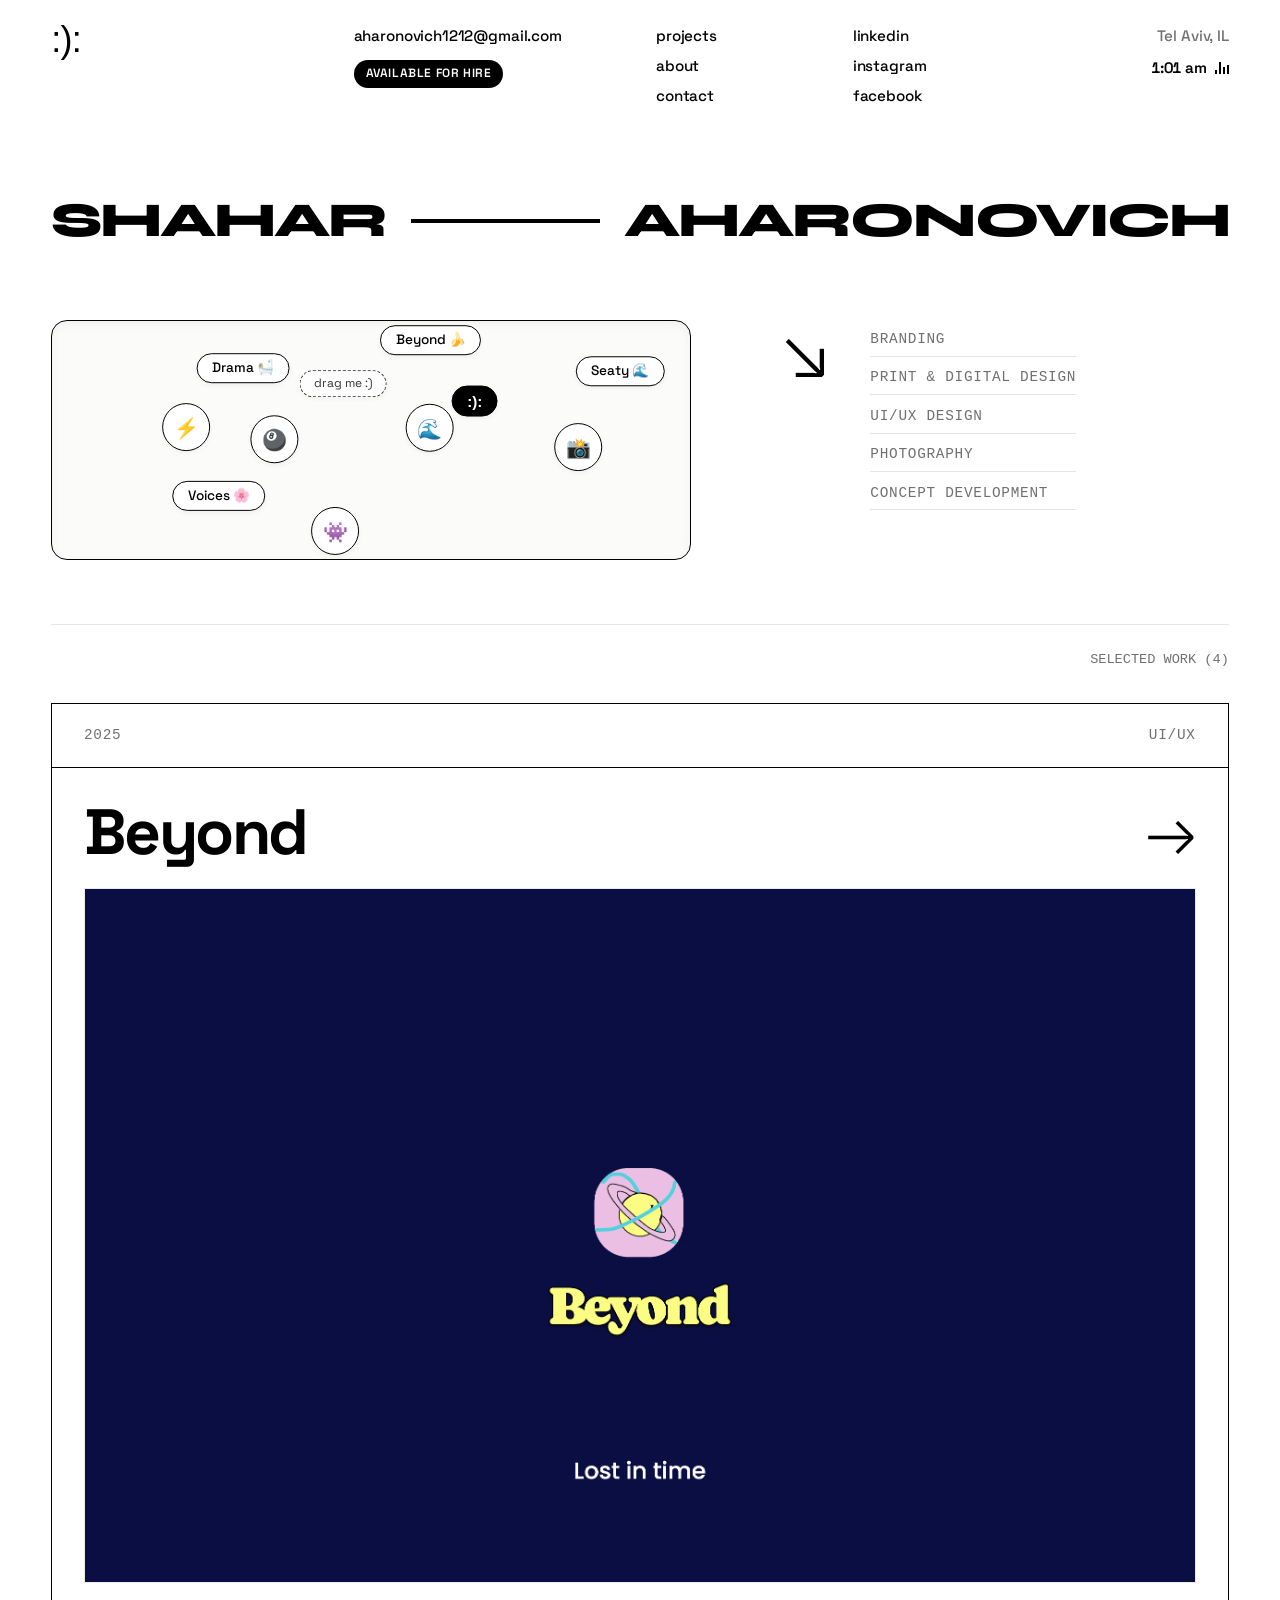
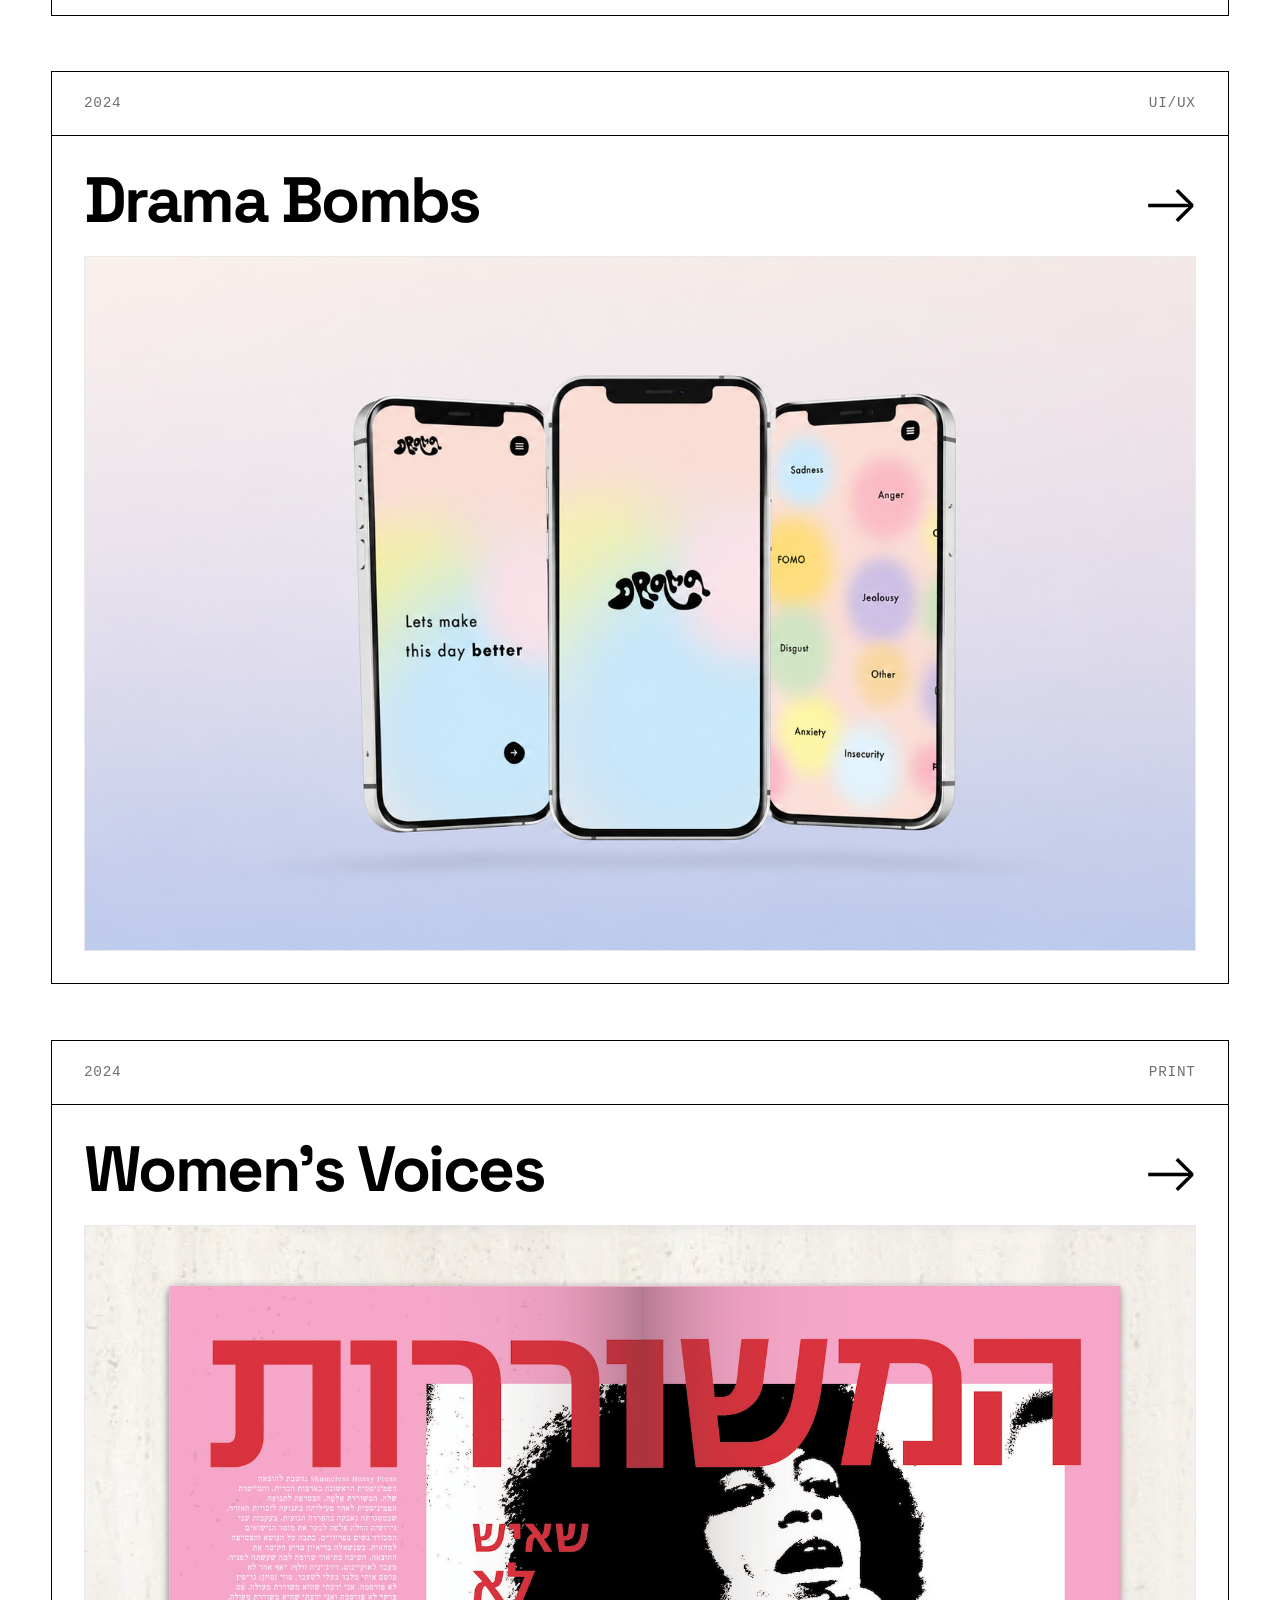
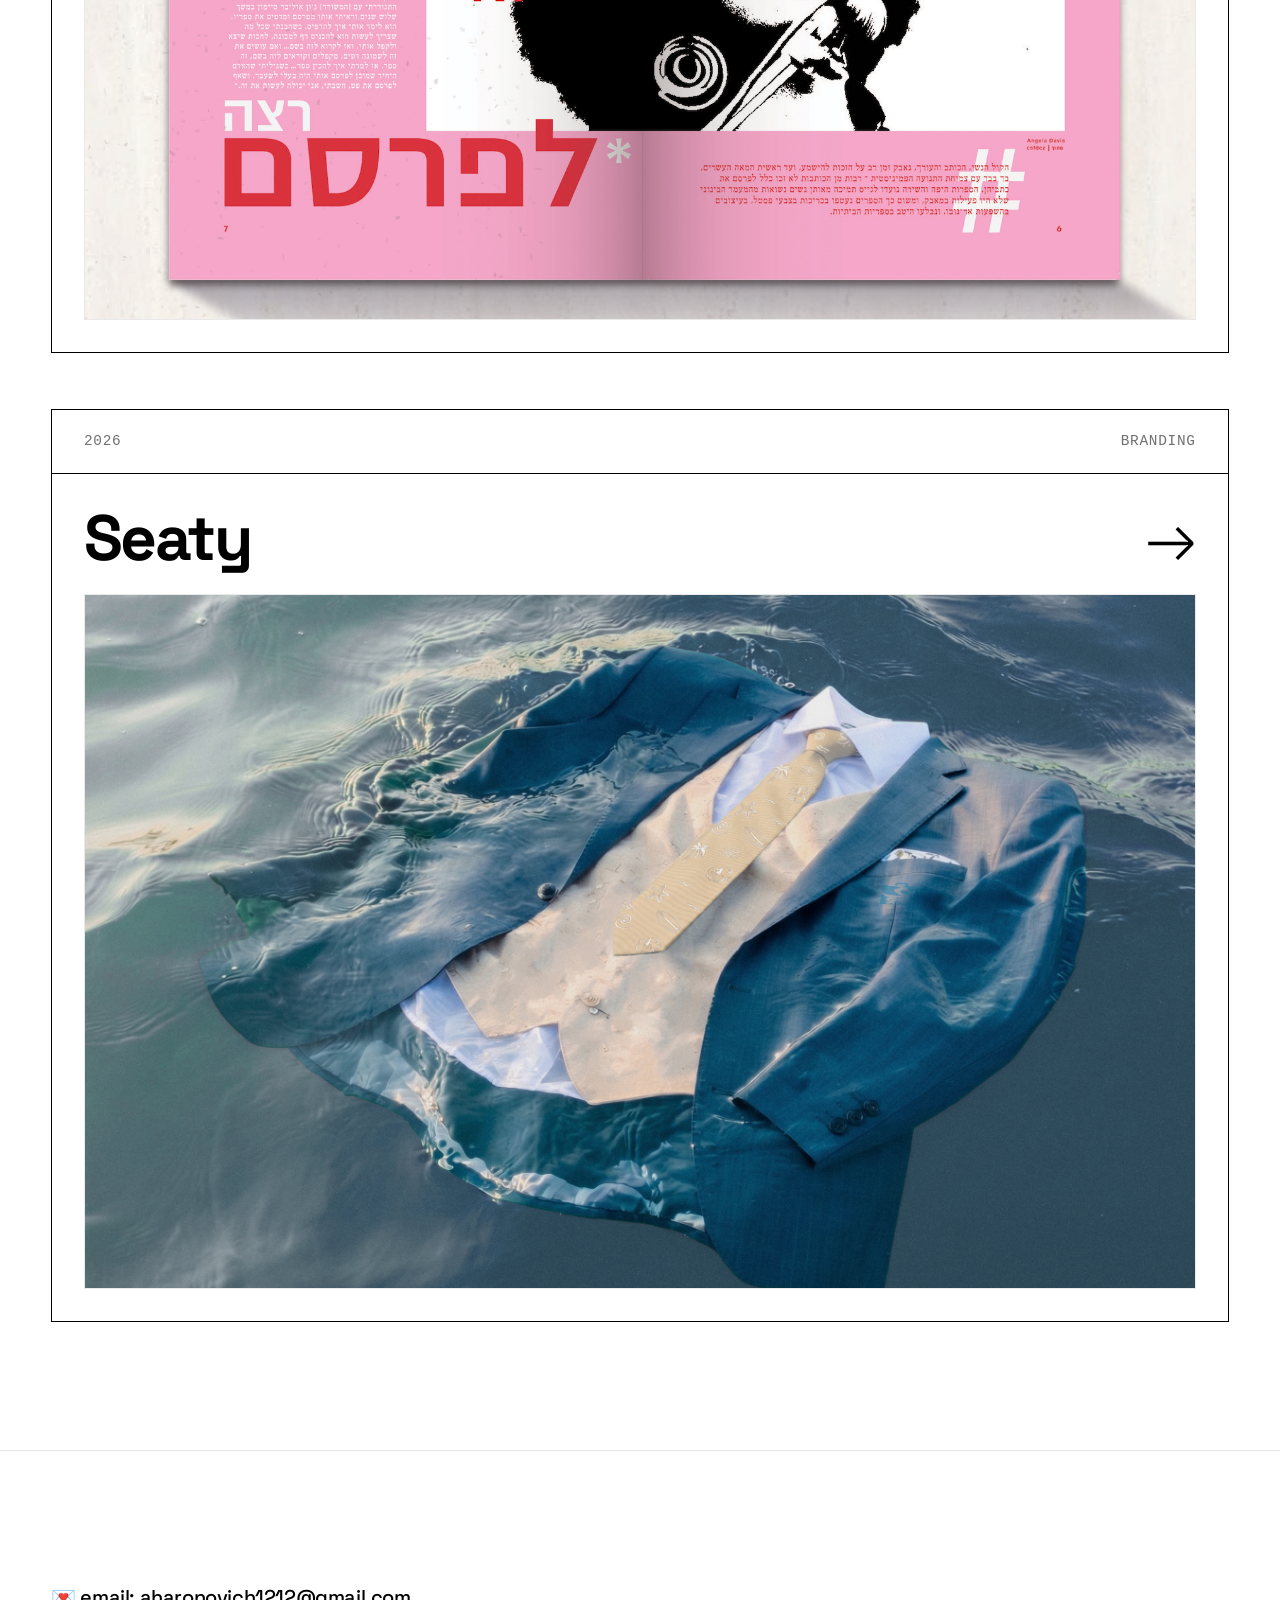
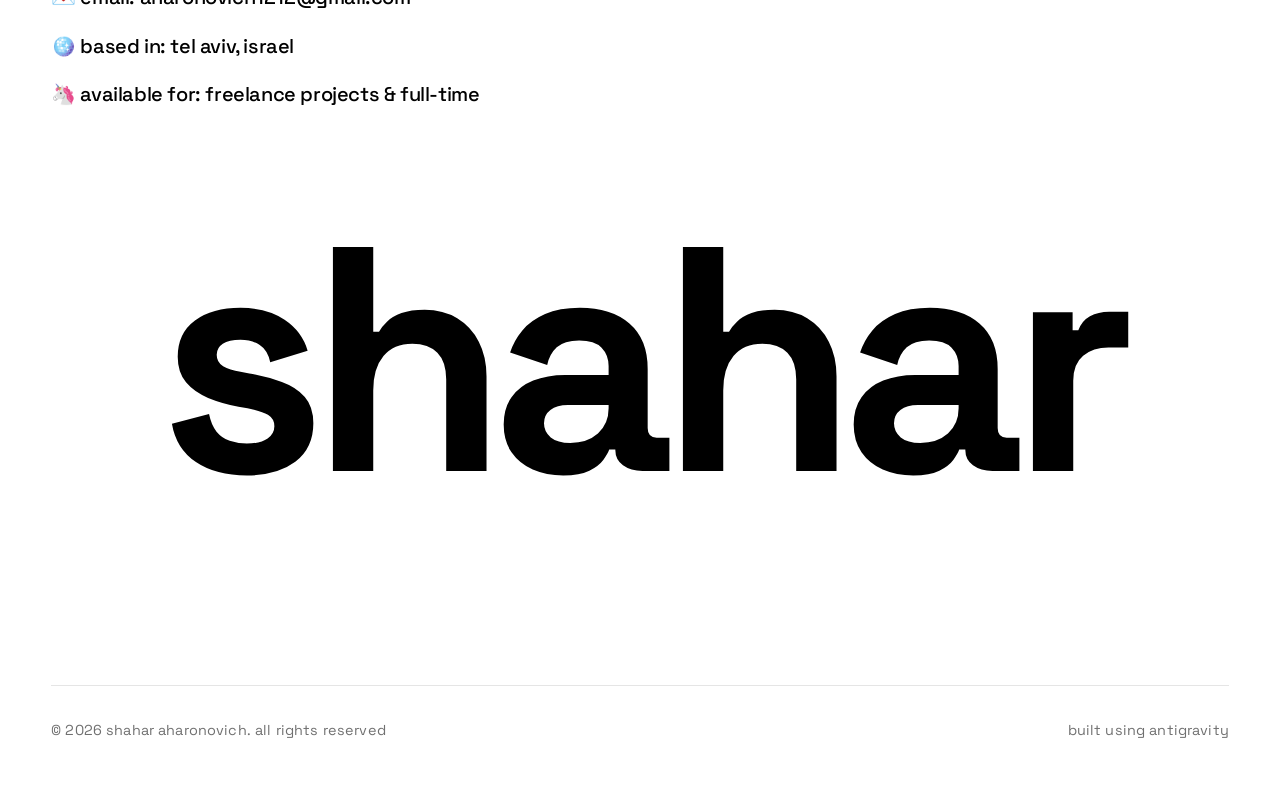
==== commit 21d76d65: "update 04/06" ====
--- a/index.html
+++ b/index.html
@@ -13,7 +13,7 @@
     <link href="https://fonts.googleapis.com/css2?family=Inter:wght@400;500;600;700;800;900&display=swap"
         rel="stylesheet">
     <!-- CSS Styling -->
-    <link rel="stylesheet" href="style.css?v=3.3">
+    <link rel="stylesheet" href="style.css?v=19.0">
 </head>
 
 <body>
@@ -38,7 +38,7 @@
                 <div class="links-subcol">
                     <a href="index.html#work" class="header-link">projects</a>
                     <a href="about.html" class="header-link">about</a>
-                    <a href="index.html#contact" class="header-link">contact</a>
+                    <a href="#contact" class="header-link">contact</a>
                 </div>
                 <div class="links-subcol">
                     <a href="https://www.linkedin.com/in/shahar-aharonovich-572699379/" target="_blank" rel="noopener noreferrer" class="header-link">LinkedIn</a>
@@ -73,7 +73,7 @@
         <nav class="mobile-nav-links">
             <a href="index.html#work" class="mobile-nav-item">work</a>
             <a href="about.html" class="mobile-nav-item">about me</a>
-            <a href="index.html#contact" class="mobile-nav-item">contact</a>
+            <a href="#contact" class="mobile-nav-item">contact</a>
         </nav>
     </div>
 
@@ -87,17 +87,16 @@
         
         <div class="hero-intro-grid">
             <div class="hero-intro-col description-col">
-                <p class="intro-description-text">
-                    I design and develop visual experiences that bring ideas to life across digital and print, with a focus on typography, branding, and ui\ux.
-                </p>
+                <div class="physics-sandbox" id="physics-sandbox"></div>
             </div>
             <div class="hero-intro-col disciplines-col">
                 <span class="diagonal-arrow">↘</span>
                 <div class="disciplines-list">
-                    <span>Graphic Design</span>
-                    <span>Visual Communication</span>
+                    <span>Branding</span>
+                    <span>Print &amp; Digital Design</span>
+                    <span>UI/UX Design</span>
                     <span>Photography</span>
-                    <span>UI/UX</span>
+                    <span>Concept Development</span>
                 </div>
             </div>
         </div>
@@ -106,10 +105,6 @@
     <!-- Featured Projects Grid -->
     <section id="work" class="work-section container">
         <div class="projects-grid-header">
-            <div class="header-left">
-                <span class="grid-arrow">↘</span>
-                <span class="grid-categories">Product: ui\ux, print, branding</span>
-            </div>
             <div class="header-right">
                 <span>Selected work (4)</span>
             </div>
@@ -181,7 +176,7 @@
             <article class="project-card project-card-reveal">
                 <a href="project-the-beatles.html" class="project-link">
                     <div class="project-card-meta">
-                        <span class="project-card-year">2024</span>
+                        <span class="project-card-year">2026</span>
                         <span class="project-card-category">Branding</span>
                     </div>
                     <div class="project-card-divider"></div>
@@ -203,7 +198,7 @@
 
 
     <!-- Site Footer (Image 6) -->
-    <footer class="site-footer container reveal">
+    <footer id="contact" class="site-footer container reveal">
         <div class="footer-grid">
             <div class="footer-info">
                 <p>💌 email: aharonovich1212@gmail.com</p>
@@ -217,12 +212,12 @@
 
         <div class="footer-copyright">
             <p>&copy; 2026 shahar aharonovich. all rights reserved</p>
-            <p>Built using Antigravity</p>
+            <p>built using antigravity</p>
         </div>
     </footer>
 
     <!-- JavaScript -->
-    <script src="script.js?v=1.1"></script>
+    <script src="script.js?v=19.0"></script>
 </body>
 
 </html>
--- a/style.css
+++ b/style.css
@@ -62,18 +62,24 @@
 .site-header {
     position: sticky;
     top: 0;
-    padding: 2.5rem 0;
+    padding: 1.5rem 0;
     width: 100%;
     z-index: 100;
     background-color: transparent;
-    transition: padding var(--transition-fast), background-color var(--transition-fast), border-color var(--transition-fast);
+    transform: translateY(0);
+    transition: transform var(--transition-slow), background-color var(--transition-fast), border-color var(--transition-fast);
 }
 .site-header.scrolled {
-    padding: 1.25rem 0;
     background-color: rgba(255, 255, 255, 0.85);
     backdrop-filter: blur(12px);
     -webkit-backdrop-filter: blur(12px);
     border-bottom: 1px solid var(--border-color);
+}
+.site-header.header-hidden {
+    transform: translateY(-100%) !important;
+}
+.site-header.reveal {
+    transition: transform var(--transition-slow), background-color var(--transition-fast), border-color var(--transition-fast), opacity 1s cubic-bezier(0.16, 1, 0.3, 1);
 }
 .header-inner-verris {
     display: grid;
@@ -345,6 +351,71 @@
     margin-bottom: 0;
 }
 
+/* Physics Sandbox Playground */
+.physics-sandbox {
+    width: 640px;
+    max-width: 100%;
+    height: 240px;
+    border: 1px solid var(--text-color);
+    border-radius: 16px;
+    position: relative;
+    overflow: hidden;
+    background-color: #fbfbfa; /* Warm background matching the design */
+    box-shadow: inset 0 3px 10px rgba(0, 0, 0, 0.05);
+    user-select: none;
+    -webkit-user-select: none;
+    touch-action: none;
+}
+.sandbox-item {
+    position: absolute;
+    display: inline-flex;
+    align-items: center;
+    justify-content: center;
+    cursor: grab;
+    padding: 0.45rem 0.9rem;
+    border-radius: 50px;
+    border: 1px solid var(--text-color);
+    background-color: var(--bg-color);
+    color: var(--text-color);
+    font-family: var(--font-sans);
+    font-weight: 500;
+    font-size: 0.85rem;
+    line-height: 1;
+    white-space: nowrap;
+    box-shadow: 0 2px 5px rgba(0,0,0,0.05);
+    user-select: none;
+    -webkit-user-select: none;
+    transition: box-shadow var(--transition-fast), border-color var(--transition-fast);
+}
+.sandbox-item:active {
+    cursor: grabbing;
+    box-shadow: 0 8px 15px rgba(0,0,0,0.1);
+    border-color: #000;
+    z-index: 10;
+}
+.sandbox-item.badge-item {
+    background-color: var(--text-color);
+    color: var(--bg-color);
+    font-family: 'Helvetica Neue', Helvetica, Arial, sans-serif;
+    font-weight: bold;
+    font-size: 0.95rem;
+}
+.sandbox-item.circle-item {
+    width: 48px;
+    height: 48px;
+    padding: 0;
+    padding-top: 2px; /* Fine-tune vertical centering for emojis in browsers */
+    border-radius: 50%;
+    font-size: 1.25rem;
+}
+.sandbox-item.tag-item {
+    border-style: dashed;
+    font-weight: 400;
+    font-size: 0.75rem;
+    padding: 0.4rem 0.8rem;
+    opacity: 0.8;
+}
+
 .disciplines-col {
     display: flex;
     gap: 2.5rem;
@@ -521,7 +592,7 @@
 
 .projects-grid-header {
     display: flex;
-    justify-content: space-between;
+    justify-content: flex-end;
     align-items: flex-end;
     border-top: 1px solid var(--border-color);
     padding-top: 1.5rem;
@@ -670,7 +741,7 @@
 .project-card:nth-child(1) .project-link { cursor: url("data:image/svg+xml,%3Csvg xmlns='http://www.w3.org/2000/svg' width='32' height='32'%3E%3Ctext y='24' font-size='24'%3E🍌%3C/text%3E%3C/svg%3E"), pointer; }
 .project-card:nth-child(2) .project-link { cursor: url("data:image/svg+xml,%3Csvg xmlns='http://www.w3.org/2000/svg' width='32' height='32'%3E%3Ctext y='24' font-size='24'%3E🛀🏼%3C/text%3E%3C/svg%3E"), pointer; }
 .project-card:nth-child(3) .project-link { cursor: url("data:image/svg+xml,%3Csvg xmlns='http://www.w3.org/2000/svg' width='32' height='32'%3E%3Ctext y='24' font-size='24'%3E🌸%3C/text%3E%3C/svg%3E"), pointer; }
-.project-card:nth-child(4) .project-link { cursor: url("data:image/svg+xml,%3Csvg xmlns='http://www.w3.org/2000/svg' width='32' height='32'%3E%3Ctext y='24' font-size='24'%3E💿%3C/text%3E%3C/svg%3E"), pointer; }
+.project-card:nth-child(4) .project-link { cursor: url("data:image/svg+xml,%3Csvg xmlns='http://www.w3.org/2000/svg' width='32' height='32'%3E%3Ctext y='24' font-size='24'%3E🌊%3C/text%3E%3C/svg%3E"), pointer; }
 .project-card:nth-child(5) .project-link { cursor: url("data:image/svg+xml,%3Csvg xmlns='http://www.w3.org/2000/svg' width='32' height='32'%3E%3Ctext y='24' font-size='24'%3E🎧%3C/text%3E%3C/svg%3E"), pointer; }
 .project-card:nth-child(6) .project-link { cursor: url("data:image/svg+xml,%3Csvg xmlns='http://www.w3.org/2000/svg' width='32' height='32'%3E%3Ctext y='24' font-size='24'%3E🌈%3C/text%3E%3C/svg%3E"), pointer; }
 
@@ -743,7 +814,7 @@
 
 /* Responsive adjustments */
 @media (max-width: 1024px) {
-    .site-header { padding: 1.5rem 0; }
+    .site-header { padding: 1.25rem 0; }
     .projects-grid { gap: 3.5rem; }
     .gallery-grid { gap: 1.5rem; }
     .gallery-grid-triple { gap: 1.5rem; }
@@ -802,6 +873,11 @@
 
 .project-gallery { display: flex; flex-direction: column; gap: var(--spacing-md); padding-bottom: var(--spacing-lg); }
 .gallery-img img { width: 100%; border-radius: 16px; object-fit: cover; }
+.seaty-gallery .gallery-img img { aspect-ratio: 16 / 10; }
+.seaty-gallery .gallery-img img.natural-ratio { aspect-ratio: auto; }
+.seaty-gallery .gallery-grid-triple .gallery-img img { aspect-ratio: 1.2 / 1; }
+.seaty-gallery .gallery-grid-triple { gap: 0.75rem; }
+.seaty-bag-img { object-position: center 75%; }
 .gallery-grid { display: grid; grid-template-columns: 1fr 1fr; gap: 2rem; }
 .gallery-grid-triple { display: grid; grid-template-columns: repeat(3, 1fr); gap: 2rem; }
 .gallery-img.large-centered { width: 90%; margin: 0 auto; display: block; }
@@ -881,4 +957,7 @@
     .gallery-grid { grid-template-columns: 1fr; gap: 1rem; }
     .gallery-grid-triple { grid-template-columns: 1fr; gap: 1rem; }
     .gallery-img.large-centered { width: 100%; }
-}
+    .seaty-gallery .gallery-img img { aspect-ratio: 16 / 11; }
+    .seaty-gallery .gallery-grid-triple .gallery-img img { aspect-ratio: 16 / 11; }
+    .physics-sandbox { height: 150px; }
+}
